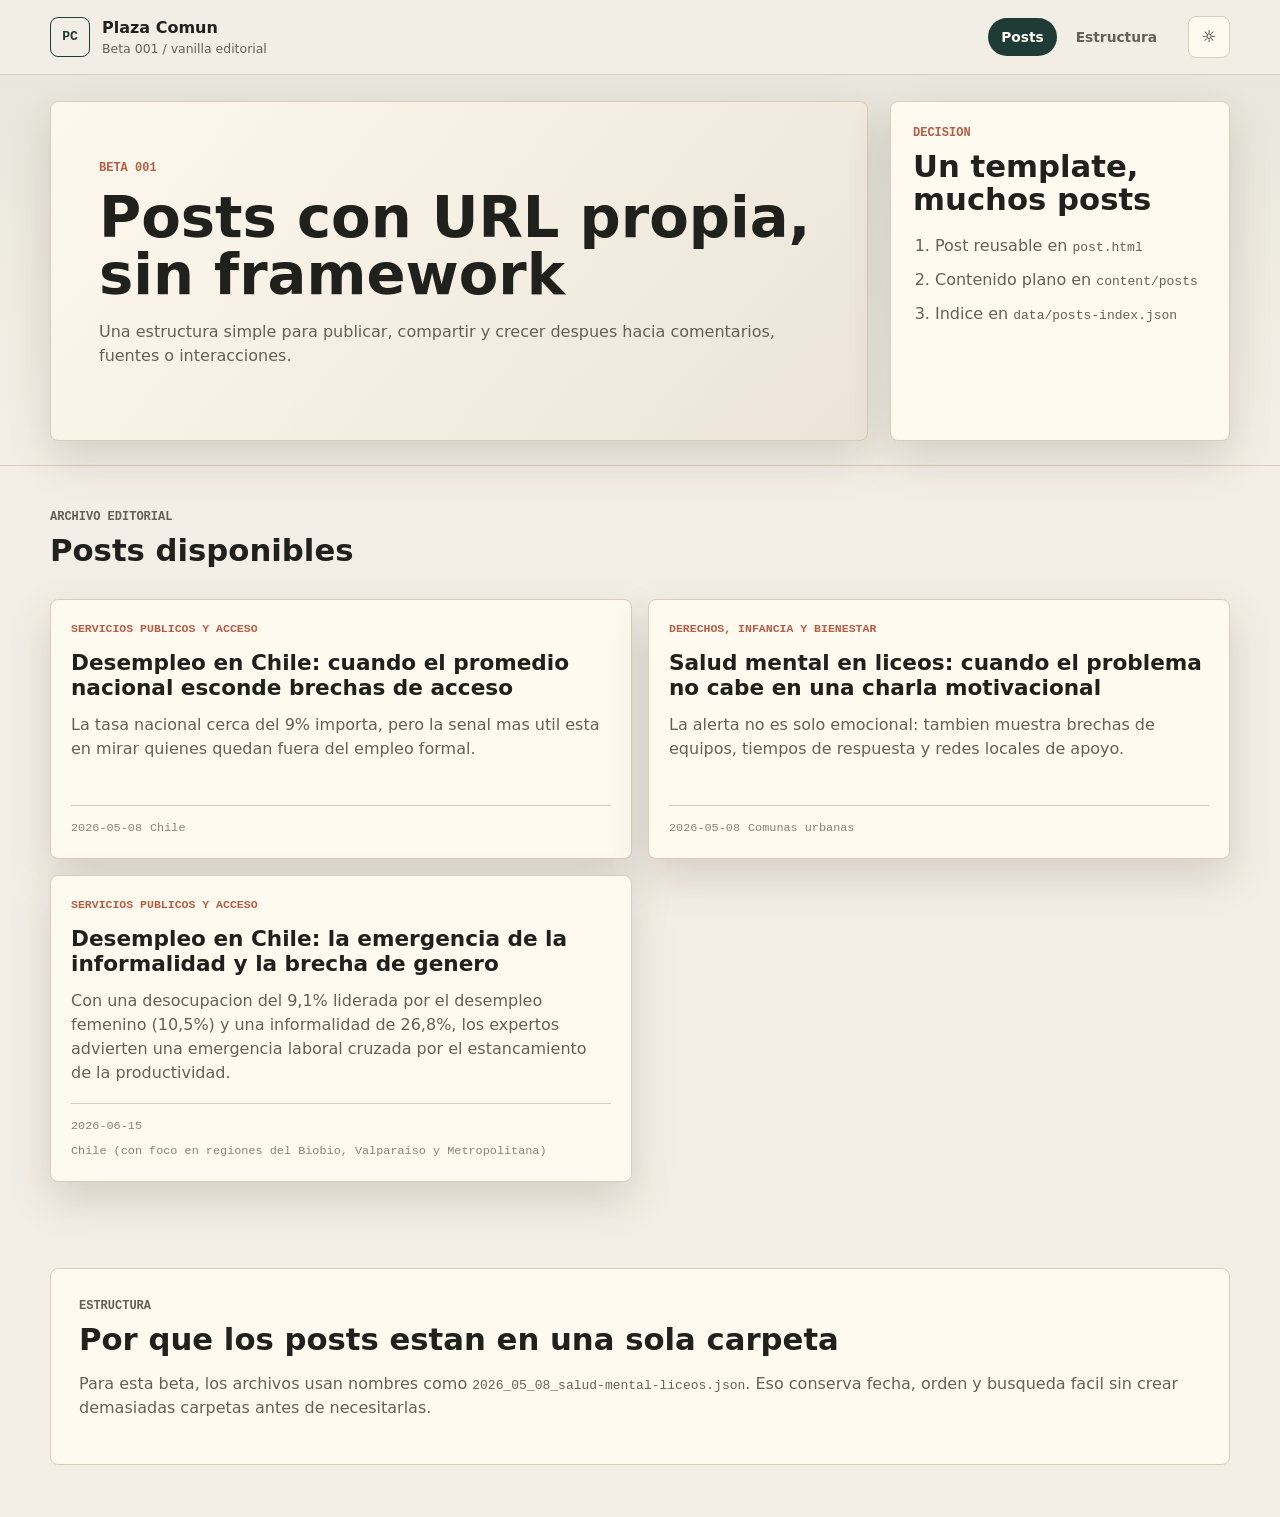
==== index.html @ 0337330c "Add files via upload" ====
<!DOCTYPE html>
<html lang="es">
<head>
    <meta charset="UTF-8">
    <meta name="viewport" content="width=device-width, initial-scale=1.0">
    <meta name="description" content="Plaza Comun beta 001: posts territoriales en estructura vanilla escalable.">
    <title>Plaza Comun beta 001</title>
    <link rel="stylesheet" href="assets/css/styles.css">
    <script src="assets/js/app.js" defer></script>
</head>
<body>
    <header class="site-header">
        <div class="shell header-layout">
            <a href="index.html" class="brand" aria-label="Plaza Comun beta 001">
                <span class="brand-mark">PC</span>
                <span class="brand-copy">
                    <span class="brand-name">Plaza Comun</span>
                    <span class="brand-tagline">Beta 001 / vanilla editorial</span>
                </span>
            </a>
            <nav class="main-nav" aria-label="Secciones">
                <a href="#posts" class="nav-link is-active">Posts</a>
                <a href="#estructura" class="nav-link">Estructura</a>
            </nav>
            <button class="theme-toggle" type="button" id="themeToggle" aria-label="Cambiar modo claro u oscuro">
                <span aria-hidden="true" id="themeIcon">☾</span>
            </button>
        </div>
    </header>

    <main>
        <section class="hero-section" id="posts">
            <div class="shell hero-layout">
                <article class="daily-briefing">
                    <p class="eyebrow">Beta 001</p>
                    <h1>Posts con URL propia, sin framework</h1>
                    <p class="briefing-dek">Una estructura simple para publicar, compartir y crecer despues hacia comentarios, fuentes o interacciones.</p>
                </article>
                <aside class="method-panel" aria-label="Decision tecnica">
                    <p class="eyebrow">Decision</p>
                    <h2>Un template, muchos posts</h2>
                    <ol>
                        <li>Post reusable en <code>post.html</code></li>
                        <li>Contenido plano en <code>content/posts</code></li>
                        <li>Indice en <code>data/posts-index.json</code></li>
                    </ol>
                </aside>
            </div>
        </section>

        <section class="briefings-section shell" aria-labelledby="postsTitle">
            <div class="section-heading inline-heading">
                <div>
                    <p class="eyebrow">Archivo editorial</p>
                    <h2 id="postsTitle">Posts disponibles</h2>
                </div>
            </div>
            <div class="briefing-grid" id="postsGrid" aria-live="polite"></div>
            <p class="empty-state" id="emptyState" hidden>No hay posts publicados.</p>
        </section>

        <section class="about-section shell" id="estructura" aria-labelledby="structureTitle">
            <p class="eyebrow">Estructura</p>
            <h2 id="structureTitle">Por que los posts estan en una sola carpeta</h2>
            <p>Para esta beta, los archivos usan nombres como <code>2026_05_08_salud-mental-liceos.json</code>. Eso conserva fecha, orden y busqueda facil sin crear demasiadas carpetas antes de necesitarlas.</p>
        </section>
    </main>
</body>
</html>
---- assets/css/styles.css ----
:root {
    color-scheme: light;
    --bg: #f4efe6;
    --bg-soft: #ebe3d6;
    --surface: #fffaf0;
    --surface-raised: #ffffff;
    --text: #20201d;
    --muted: #665f55;
    --quiet: #8a8174;
    --line: #d9ccba;
    --ink: #1f3b35;
    --blue: #2f7dd3;
    --clay: #b75d45;
    --green: #43745a;
    --gold: #b8842f;
    --shadow: rgba(49, 39, 28, 0.16);
    --font-main: Inter, ui-sans-serif, system-ui, -apple-system, BlinkMacSystemFont, "Segoe UI", sans-serif;
    --font-mono: "SFMono-Regular", Consolas, "Liberation Mono", monospace;
}

:root[data-theme="dark"] {
    color-scheme: dark;
    --bg: #10110f;
    --bg-soft: #171814;
    --surface: #1d1e19;
    --surface-raised: #25261f;
    --text: #f5efe4;
    --muted: #c5b9a9;
    --quiet: #8e8578;
    --line: #36352e;
    --ink: #a8d8c7;
    --blue: #73a7e8;
    --clay: #df846b;
    --green: #91bf9f;
    --gold: #e4b45f;
    --shadow: rgba(0, 0, 0, 0.38);
}

* {
    box-sizing: border-box;
}

html {
    scroll-behavior: smooth;
}

body {
    margin: 0;
    min-width: 320px;
    background:
        linear-gradient(180deg, rgba(67, 116, 90, 0.08), transparent 440px),
        var(--bg);
    color: var(--text);
    font-family: var(--font-main);
    line-height: 1.5;
}

body.panel-open {
    overflow: hidden;
}

a {
    color: inherit;
    text-decoration: none;
}

button {
    font: inherit;
}

.shell {
    width: min(1180px, calc(100% - 32px));
    margin: 0 auto;
}

.utility-bar {
    border-bottom: 1px solid var(--line);
    background: var(--ink);
    color: var(--surface);
    font-family: var(--font-mono);
    font-size: 0.76rem;
}

:root[data-theme="dark"] .utility-bar {
    color: #10110f;
}

.utility-layout {
    display: flex;
    align-items: center;
    justify-content: space-between;
    gap: 18px;
    min-height: 34px;
}

.utility-items {
    display: flex;
    gap: 16px;
    overflow-x: auto;
    scrollbar-width: none;
    white-space: nowrap;
}

.utility-items::-webkit-scrollbar,
.main-nav::-webkit-scrollbar,
.plaza-rail::-webkit-scrollbar,
.axis-filter::-webkit-scrollbar {
    display: none;
}

.utility-item strong {
    margin-right: 4px;
}

.utility-item em {
    color: color-mix(in srgb, currentColor 72%, transparent);
    font-style: normal;
    margin-left: 4px;
}

.utility-updated {
    color: color-mix(in srgb, currentColor 74%, transparent);
    white-space: nowrap;
}

.site-header {
    position: sticky;
    top: 0;
    z-index: 20;
    border-bottom: 1px solid var(--line);
    background: color-mix(in srgb, var(--bg) 88%, transparent);
    backdrop-filter: blur(18px);
}

.header-layout {
    display: grid;
    grid-template-columns: minmax(220px, 1fr) auto auto;
    align-items: center;
    gap: 18px;
    min-height: 74px;
}

.brand {
    display: inline-flex;
    align-items: center;
    gap: 12px;
    min-width: 0;
}

.brand-mark {
    display: grid;
    place-items: center;
    width: 40px;
    height: 40px;
    border: 1px solid var(--ink);
    border-radius: 8px;
    color: var(--ink);
    font-family: var(--font-mono);
    font-size: 0.82rem;
    font-weight: 800;
}

.brand-copy {
    display: grid;
    min-width: 0;
}

.brand-name {
    font-size: 1rem;
    font-weight: 850;
}

.brand-tagline {
    color: var(--muted);
    font-size: 0.78rem;
    overflow: hidden;
    text-overflow: ellipsis;
    white-space: nowrap;
}

.main-nav {
    display: flex;
    gap: 6px;
    overflow-x: auto;
    scrollbar-width: none;
}

.nav-link,
.filter-chip {
    border: 1px solid transparent;
    border-radius: 999px;
    color: var(--muted);
    font-size: 0.86rem;
    font-weight: 700;
    padding: 8px 12px;
    white-space: nowrap;
}

.nav-link:hover,
.nav-link:focus-visible,
.filter-chip:hover,
.filter-chip:focus-visible {
    border-color: var(--line);
    color: var(--text);
    outline: none;
}

.nav-link.is-active,
.filter-chip.is-active {
    background: var(--ink);
    color: var(--surface);
}

:root[data-theme="dark"] .nav-link.is-active,
:root[data-theme="dark"] .filter-chip.is-active {
    color: #10110f;
}

.theme-toggle,
.icon-button {
    display: grid;
    place-items: center;
    width: 42px;
    height: 42px;
    border: 1px solid var(--line);
    border-radius: 8px;
    background: var(--surface);
    color: var(--text);
    cursor: pointer;
}

.theme-toggle:hover,
.theme-toggle:focus-visible,
.icon-button:hover,
.icon-button:focus-visible {
    border-color: var(--ink);
    outline: none;
}

.hero-section,
.plaza-section,
.cemetery-section {
    border-bottom: 1px solid var(--line);
}

.hero-layout {
    display: grid;
    grid-template-columns: minmax(0, 1fr) 340px;
    gap: 22px;
    padding: 26px 0 24px;
}

.daily-briefing,
.method-panel,
.briefing-card,
.plaza-card,
.expired-card,
.about-section {
    border: 1px solid var(--line);
    border-radius: 8px;
    background: var(--surface);
    box-shadow: 0 18px 44px var(--shadow);
}

.daily-briefing {
    min-height: 340px;
    display: flex;
    flex-direction: column;
    justify-content: flex-end;
    padding: clamp(24px, 5vw, 48px);
    background:
        linear-gradient(135deg, color-mix(in srgb, var(--surface) 92%, transparent), color-mix(in srgb, var(--bg-soft) 92%, transparent)),
        repeating-linear-gradient(90deg, transparent, transparent 34px, color-mix(in srgb, var(--line) 42%, transparent) 35px);
}

.eyebrow {
    margin: 0;
    color: var(--clay);
    font-family: var(--font-mono);
    font-size: 0.75rem;
    font-weight: 800;
    letter-spacing: 0;
    text-transform: uppercase;
}

.daily-briefing h1 {
    max-width: 840px;
    margin: 12px 0 16px;
    font-size: clamp(2.1rem, 4.5vw, 4rem);
    line-height: 1;
    letter-spacing: 0;
}

.briefing-dek,
.section-heading p,
.method-panel li,
.reader-dek,
.reader-block p,
.reader-block ul,
.about-section p,
.cemetery-layout p {
    color: var(--muted);
}

.briefing-dek {
    max-width: 720px;
    margin: 0 0 24px;
    font-size: 1rem;
}

.briefing-meta,
.card-meta,
.plaza-card-meta,
.expired-meta {
    display: flex;
    flex-wrap: wrap;
    gap: 8px;
    color: var(--quiet);
    font-family: var(--font-mono);
    font-size: 0.74rem;
}

.briefing-meta span,
.plaza-card-meta span,
.expired-meta span {
    border: 1px solid var(--line);
    border-radius: 999px;
    padding: 4px 8px;
}

.briefing-actions {
    display: flex;
    flex-wrap: wrap;
    gap: 12px;
    margin-top: 24px;
}

.button,
.source-link,
.ghost-link {
    display: inline-flex;
    align-items: center;
    justify-content: center;
    min-height: 42px;
    border: 1px solid var(--ink);
    border-radius: 8px;
    background: var(--ink);
    color: var(--surface);
    cursor: pointer;
    font-family: var(--font-mono);
    font-size: 0.82rem;
    font-weight: 800;
    padding: 10px 15px;
}

:root[data-theme="dark"] .button,
:root[data-theme="dark"] .source-link,
:root[data-theme="dark"] .ghost-link {
    color: #10110f;
}

.ghost-link {
    background: transparent;
    color: var(--ink);
}

.button:hover,
.button:focus-visible,
.source-link:hover,
.source-link:focus-visible,
.ghost-link:hover,
.ghost-link:focus-visible {
    transform: translateY(-1px);
    outline: none;
}

.method-panel {
    align-self: stretch;
    padding: 22px;
}

.method-panel h2,
.section-heading h2,
.cemetery-layout h2,
.about-section h2 {
    margin: 8px 0 12px;
    font-size: clamp(1.55rem, 2.4vw, 2.25rem);
    line-height: 1.08;
}

.method-panel ol {
    display: grid;
    gap: 10px;
    margin: 18px 0 0;
    padding-left: 22px;
}

.plaza-section,
.briefings-section,
.cemetery-section,
.about-section {
    padding-top: 34px;
    padding-bottom: 42px;
}

.section-heading {
    margin-bottom: 20px;
}

.section-heading p {
    max-width: 740px;
    margin-top: 8px;
}

.inline-heading {
    display: flex;
    align-items: end;
    justify-content: space-between;
    gap: 18px;
}

.axis-filter {
    display: flex;
    gap: 8px;
    max-width: 100%;
    overflow-x: auto;
    scrollbar-width: none;
}

.filter-chip {
    background: var(--surface);
    cursor: pointer;
}

.plaza-rail {
    display: grid;
    grid-auto-columns: minmax(270px, 360px);
    grid-auto-flow: column;
    gap: 14px;
    overflow-x: auto;
    padding-bottom: 6px;
    scroll-snap-type: x proximity;
    scrollbar-width: none;
}

.plaza-card {
    min-height: 220px;
    display: flex;
    flex-direction: column;
    justify-content: space-between;
    padding: 18px;
    scroll-snap-align: start;
}

.plaza-card.is-ghost {
    border-style: dashed;
}

.plaza-card.is-identified {
    border-color: color-mix(in srgb, var(--blue) 54%, var(--line));
}

.plaza-card.is-question {
    border-color: color-mix(in srgb, var(--gold) 60%, var(--line));
}

.plaza-card.is-signal {
    border-color: color-mix(in srgb, var(--green) 60%, var(--line));
}

.plaza-card-top {
    display: flex;
    justify-content: space-between;
    gap: 12px;
    color: var(--quiet);
    font-family: var(--font-mono);
    font-size: 0.76rem;
}

.plaza-card-top strong {
    display: inline-flex;
    align-items: center;
    gap: 7px;
    color: var(--text);
}

.badge-dot {
    width: 10px;
    height: 10px;
    border-radius: 999px;
    background: var(--badge-color);
}

.plaza-card p {
    margin: 18px 0;
    font-size: 1.05rem;
    font-weight: 700;
}

.briefing-grid {
    display: grid;
    grid-template-columns: repeat(2, minmax(0, 1fr));
    gap: 16px;
}

.briefing-card {
    min-height: 260px;
    display: flex;
    flex-direction: column;
    padding: 20px;
    cursor: pointer;
    transition: border-color 160ms ease, transform 160ms ease, background 160ms ease;
}

.briefing-card:hover,
.briefing-card:focus-visible {
    border-color: var(--ink);
    background: var(--surface-raised);
    outline: none;
    transform: translateY(-3px);
}

.card-axis {
    margin: 0 0 14px;
    color: var(--clay);
    font-family: var(--font-mono);
    font-size: 0.72rem;
    font-weight: 800;
    text-transform: uppercase;
}

.briefing-card h3 {
    margin: 0 0 12px;
    font-size: 1.35rem;
    line-height: 1.14;
}

.briefing-card > p:not(.card-axis) {
    color: var(--muted);
    margin: 0 0 18px;
}

.card-meta {
    margin-top: auto;
    border-top: 1px solid var(--line);
    padding-top: 14px;
}

.cemetery-layout {
    display: grid;
    grid-template-columns: minmax(0, 0.85fr) minmax(320px, 1fr);
    gap: 26px;
    align-items: start;
}

.expired-list {
    display: grid;
    gap: 12px;
}

.expired-card {
    padding: 18px;
    opacity: 0.74;
}

.expired-card p {
    margin: 0 0 14px;
    color: var(--muted);
}

.about-section {
    margin-top: 44px;
    margin-bottom: 52px;
    padding: 28px;
    box-shadow: none;
}

.empty-state,
.noscript-warning {
    border: 1px solid var(--line);
    border-radius: 8px;
    background: var(--surface);
    color: var(--muted);
    padding: 24px;
}

.panel-backdrop {
    position: fixed;
    inset: 0;
    z-index: 40;
    background: rgba(0, 0, 0, 0.56);
}

.reader-panel {
    position: fixed;
    top: 0;
    right: 0;
    z-index: 50;
    width: min(620px, 100%);
    height: 100dvh;
    border-left: 1px solid var(--line);
    background: var(--surface);
    box-shadow: -24px 0 60px var(--shadow);
    transform: translateX(100%);
    transition: transform 220ms ease;
}

.reader-panel.is-open {
    transform: translateX(0);
}

.reader-scroll {
    height: 100%;
    overflow-y: auto;
    padding: 74px clamp(22px, 5vw, 42px) 42px;
}

.close-panel {
    position: absolute;
    top: 18px;
    right: 18px;
}

.reader-panel h2 {
    margin: 12px 0 14px;
    font-size: clamp(1.9rem, 4vw, 3rem);
    line-height: 1.02;
}

.reader-dek {
    font-size: 1.06rem;
    margin: 0 0 24px;
}

.reader-facts {
    display: grid;
    grid-template-columns: repeat(3, minmax(0, 1fr));
    gap: 10px;
    margin: 0 0 30px;
}

.reader-facts div {
    border: 1px solid var(--line);
    border-radius: 8px;
    padding: 12px;
}

.reader-facts dt {
    color: var(--quiet);
    font-family: var(--font-mono);
    font-size: 0.68rem;
    margin-bottom: 7px;
    text-transform: uppercase;
}

.reader-facts dd {
    margin: 0;
    font-weight: 800;
}

.reader-block {
    border-top: 1px solid var(--line);
    padding-top: 20px;
    margin-top: 20px;
}

.reader-block h3 {
    margin: 0 0 8px;
    font-size: 1rem;
}

.reader-block p,
.reader-block ul {
    margin: 0;
}

.reader-block ul {
    padding-left: 18px;
}

.reader-block li + li {
    margin-top: 8px;
}

.source-link {
    margin-top: 28px;
}

.site-footer {
    border-top: 1px solid var(--line);
    color: var(--quiet);
    font-size: 0.88rem;
    padding: 24px 0;
}

.footer-layout {
    display: flex;
    justify-content: space-between;
    gap: 18px;
}

.footer-layout p {
    margin: 0;
}

@media (max-width: 920px) {
    .header-layout {
        grid-template-columns: 1fr auto;
        padding: 12px 0;
    }

    .main-nav {
        grid-column: 1 / -1;
        justify-content: flex-start;
    }

    .hero-layout,
    .cemetery-layout {
        grid-template-columns: 1fr;
    }

    .inline-heading {
        align-items: flex-start;
        flex-direction: column;
    }

    .axis-filter {
        width: 100%;
    }
}

@media (max-width: 640px) {
    .shell {
        width: min(100% - 24px, 1180px);
    }

    .utility-layout {
        align-items: flex-start;
        flex-direction: column;
        gap: 2px;
        padding: 7px 0;
    }

    .daily-briefing {
        min-height: 390px;
    }

    .daily-briefing h1 {
        font-size: 2rem;
    }

    .briefing-grid,
    .reader-facts {
        grid-template-columns: 1fr;
    }

    .brand-tagline {
        max-width: 210px;
    }

    .reader-panel {
        width: 100%;
    }

    .footer-layout {
        flex-direction: column;
    }
}
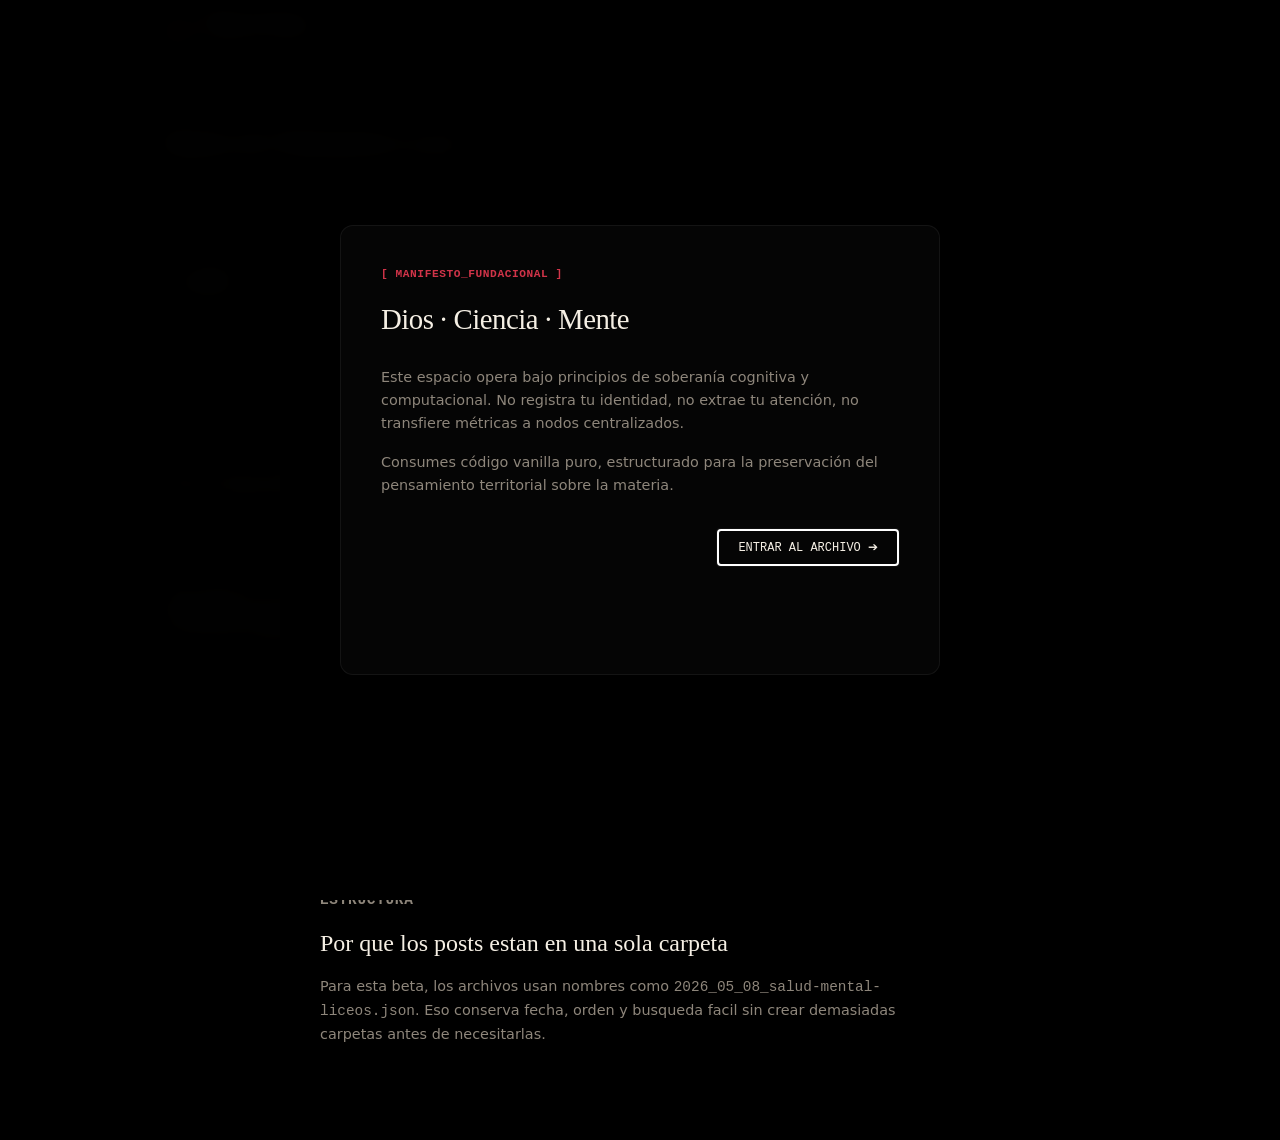
==== commit ee00f679: "Add files via upload" ====
--- a/index.html
+++ b/index.html
@@ -1,5 +1,6 @@
 <!DOCTYPE html>
-<html lang="es">
+<!-- Cambiar esto en index.html y post.html -->
+<html lang="es" data-theme="dark">
 <head>
     <meta charset="UTF-8">
     <meta name="viewport" content="width=device-width, initial-scale=1.0">
@@ -12,41 +13,96 @@
     <header class="site-header">
         <div class="shell header-layout">
             <a href="index.html" class="brand" aria-label="Plaza Comun beta 001">
-                <span class="brand-mark">PC</span>
+                <span class="brand-mark" aria-label="Plaza Común">
+                    <svg
+                        viewBox="0 0 24 24"
+                        fill="none"
+                        xmlns="http://www.w3.org/2000/svg"
+                    >
+                        <rect x="3" y="3" width="18" height="18" rx="3"/>
+                        <path d="M7 9H17"/>
+                        <path d="M7 12H17"/>
+                        <path d="M8 12V16"/>
+                        <path d="M16 12V16"/>
+                    </svg>
+                </span>
                 <span class="brand-copy">
                     <span class="brand-name">Plaza Comun</span>
                     <span class="brand-tagline">Beta 001 / vanilla editorial</span>
                 </span>
             </a>
-            <nav class="main-nav" aria-label="Secciones">
+            
+            <nav class="main-nav" id="mainNav" aria-label="Secciones">
                 <a href="#posts" class="nav-link is-active">Posts</a>
                 <a href="#estructura" class="nav-link">Estructura</a>
             </nav>
-            <button class="theme-toggle" type="button" id="themeToggle" aria-label="Cambiar modo claro u oscuro">
-                <span aria-hidden="true" id="themeIcon">☾</span>
-            </button>
+                
+                <button class="menu-toggle" id="menuToggle" type="button" aria-expanded="false" aria-controls="mainNav" aria-label="Abrir menú de navegación">
+                    <span class="hamburger-line" aria-hidden="true"></span>
+                    <span class="hamburger-line" aria-hidden="true"></span>
+                </button>
+            </div>
         </div>
     </header>
 
     <main>
-        <section class="hero-section" id="posts">
-            <div class="shell hero-layout">
-                <article class="daily-briefing">
-                    <p class="eyebrow">Beta 001</p>
-                    <h1>Posts con URL propia, sin framework</h1>
-                    <p class="briefing-dek">Una estructura simple para publicar, compartir y crecer despues hacia comentarios, fuentes o interacciones.</p>
-                </article>
-                <aside class="method-panel" aria-label="Decision tecnica">
-                    <p class="eyebrow">Decision</p>
-                    <h2>Un template, muchos posts</h2>
-                    <ol>
-                        <li>Post reusable en <code>post.html</code></li>
-                        <li>Contenido plano en <code>content/posts</code></li>
-                        <li>Indice en <code>data/posts-index.json</code></li>
-                    </ol>
-                </aside>
+        <dialog class="portal-gate" id="portalGate">
+            <div class="portal-content">
+                <p class="eyebrow">[ MANIFESTO_FUNDACIONAL ]</p>
+                <h2 class="portal-title">Dios · Ciencia · Mente</h2>
+                <div class="portal-body">
+                    <p>Este espacio opera bajo principios de soberanía cognitiva y computacional. No registra tu identidad, no extrae tu atención, no transfiere métricas a nodos centralizados.</p>
+                    <p>Consumes código vanilla puro, estructurado para la preservación del pensamiento territorial sobre la materia.</p>
+                </div>
+                <form method="dialog" class="portal-actions">
+                    <button class="portal-btn" id="acceptManifesto">ENTRAR AL ARCHIVO ➔</button>
+                </form>
             </div>
-        </section>
+            </dialog>
+
+<section class="telemetry-hero shell" id="telemetrySection">
+    
+    <div class="telemetry-content" id="telemetryContent">
+        <div class="telemetry-header">
+            <p class="eyebrow">Instrumental de Control</p>
+            <h1 class="hero-title">Matriz de Telemetría Local</h1>
+        </div>
+
+        <div class="telemetry-selector">
+            <label class="control-label">
+                <input type="checkbox" data-metric="dom" id="chk-dom" checked> <span class="indicator"></span> [ COMPLEJIDAD_DOM ]
+            </label>
+            <label class="control-label">
+                <input type="checkbox" data-metric="unix" id="chk-unix" checked> <span class="indicator"></span> [ UNIX_TIME ]
+            </label>
+            <label class="control-label">
+                <input type="checkbox" data-metric="cobre" id="chk-cobre" checked> <span class="indicator"></span> [ MATERIA_COBRE ]
+            </label>
+        </div>
+
+        <div class="telemetry-grid">
+            <div class="telemetry-card" id="card-dom">
+                <span class="card-tag">DOM.NODES</span>
+                <div class="card-value">142 <span class="unit">nodos</span></div>
+                <p class="card-desc">Pureza estructural del lienzo actual.</p>
+            </div>
+            <div class="telemetry-card" id="card-unix">
+                <span class="card-tag">UNIX.EPOCH</span>
+                <div class="card-value">1776348920</div>
+                <p class="card-desc">Coordenada temporal lineal absoluta.</p>
+            </div>
+            <div class="telemetry-card" id="card-cobre">
+                <span class="card-tag">CU.SPOT</span>
+                <div class="card-value">4.32 <span class="unit">USD/lb</span></div>
+                <p class="card-desc">Densidad económica de la materia prima local.</p>
+            </div>
+        </div>
+    </div>
+
+    <button id="toggleTelemetryBtn" class="telemetry-tab-trigger" aria-label="Alternar panel de telemetría">
+        <span class="tab-icon">▲</span> <span class="tab-text">TELEMETRÍA</span>
+    </button>
+</section>
 
         <section class="briefings-section shell" aria-labelledby="postsTitle">
             <div class="section-heading inline-heading">
@@ -65,5 +121,41 @@
             <p>Para esta beta, los archivos usan nombres como <code>2026_05_08_salud-mental-liceos.json</code>. Eso conserva fecha, orden y busqueda facil sin crear demasiadas carpetas antes de necesitarlas.</p>
         </section>
     </main>
+
+    <footer class="sys-telemetry" aria-label="Control del sistema">
+        <div class="shell telemetry-layout">
+            <div class="sys-status">
+                <span class="status-indicator"></span>
+                <span class="mono-text">SYS_STATUS: READY // CORE: VANILLA</span>
+            </div>
+            
+            <div class="sys-controls">
+                <div class="settings-root">
+                    <button class="settings-toggle-btn" id="settingsToggle" aria-label="Configurar acento cromático">
+                        <svg 
+                            class="icon-settings" 
+                            viewBox="0 0 24 24" 
+                            fill="none" 
+                            stroke="currentColor" 
+                            stroke-width="1.5" 
+                            stroke-linecap="round" 
+                            stroke-linejoin="round"
+                            aria-hidden="true"
+                        >
+                            <circle cx="12" cy="12" r="3"></circle>
+                            <path d="M19.4 15a1.65 1.65 0 0 0 .33 1.82l.06.06a2 2 0 1 1-2.83 2.83l-.06-.06a1.65 1.65 0 0 0-1.82-.33 1.65 1.65 0 0 0-1 1.51V21a2 2 0 0 1-4 0v-.09A1.65 1.65 0 0 0 9 19.4a1.65 1.65 0 0 0-1.82.33l-.06.06a2 2 0 1 1-2.83-2.83l.06-.06a1.65 1.65 0 0 0 .33-1.82 1.65 1.65 0 0 0-1.51-1H3a2 2 0 0 1 0-4h.09A1.65 1.65 0 0 0 4.6 9a1.65 1.65 0 0 0-.33-1.82l-.06-.06a2 2 0 1 1 2.83-2.83l.06.06a1.65 1.65 0 0 0 1.82.33H9a1.65 1.65 0 0 0 1-1.51V3a2 2 0 0 1 4 0v.09a1.65 1.65 0 0 0 1 1.51 1.65 1.65 0 0 0 1.82-.33l.06-.06a2 2 0 1 1 2.83 2.83l-.06.06a1.65 1.65 0 0 0-.33 1.82V9a1.65 1.65 0 0 0 1.51 1H21a2 2 0 0 1 0 4h-.09a1.65 1.65 0 0 0-1.51 1z"></path>
+                        </svg>
+                        <span class="btn-text">[ CONFIG_ACCENT ]</span>
+                    </button>
+                    <div class="settings-submenu" id="colorSubmenu" data-state="closed">
+                        <button class="accent-dot" data-accent="sangre" aria-label="Acento Sangre"></button>
+                        <button class="accent-dot" data-accent="cobre" aria-label="Acento Cobre"></button>
+                        <button class="accent-dot" data-accent="tierra" aria-label="Acento Tierra"></button>
+                        <button class="accent-dot" data-accent="mostaza" aria-label="Acento Mostaza"></button>
+                    </div>
+                </div>
+            </div>
+        </div>
+    </footer>
 </body>
-</html>
+</html>
--- a/assets/css/styles.css
+++ b/assets/css/styles.css
@@ -1,62 +1,85 @@
+/* ==========================================================================
+   1. TOKENS DE DISEÑO SOBERANO (NEGRO ABSOLUTO OLED)
+   ========================================================================== */
 :root {
-    color-scheme: light;
-    --bg: #f4efe6;
-    --bg-soft: #ebe3d6;
-    --surface: #fffaf0;
-    --surface-raised: #ffffff;
-    --text: #20201d;
-    --muted: #665f55;
-    --quiet: #8a8174;
-    --line: #d9ccba;
-    --ink: #1f3b35;
-    --blue: #2f7dd3;
-    --clay: #b75d45;
-    --green: #43745a;
-    --gold: #b8842f;
-    --shadow: rgba(49, 39, 28, 0.16);
-    --font-main: Inter, ui-sans-serif, system-ui, -apple-system, BlinkMacSystemFont, "Segoe UI", sans-serif;
-    --font-mono: "SFMono-Regular", Consolas, "Liberation Mono", monospace;
-}
-
-:root[data-theme="dark"] {
     color-scheme: dark;
-    --bg: #10110f;
-    --bg-soft: #171814;
-    --surface: #1d1e19;
-    --surface-raised: #25261f;
+    --bg: #000000;
     --text: #f5efe4;
-    --muted: #c5b9a9;
-    --quiet: #8e8578;
-    --line: #36352e;
-    --ink: #a8d8c7;
-    --blue: #73a7e8;
-    --clay: #df846b;
-    --green: #91bf9f;
-    --gold: #e4b45f;
-    --shadow: rgba(0, 0, 0, 0.38);
-}
-
+    --muted: #8e867b;
+    --quiet: rgba(255, 255, 255, 0.25);
+    --line: rgba(255, 255, 255, 0.06);
+    
+    /* Tipografías Editoriales */
+    --font-main: system-ui, -apple-system, BlinkMacSystemFont, "Segoe UI", Roboto, sans-serif;
+    --font-serif: Georgia, Cambria, "Times New Roman", Times, serif;
+    --font-mono: ui-monospace, SFMono-Regular, Menlo, Monaco, Consolas, monospace;
+}
+
+/* Matriz de Acentos Cromáticos Sutiles */
+:root[data-accent="cobre"]   { --acento: #4FA89B; --acento-contrast: #000000; }
+:root[data-accent="sangre"]  { --acento: #D13449; --acento-contrast: #ffffff; }
+:root[data-accent="tierra"]  { --acento: #4F9462; --acento-contrast: #000000; }
+:root[data-accent="mostaza"] { --acento: #BD8622; --acento-contrast: #000000; }
+
+/* ==========================================================================
+   2. REGLAS BASE Y ALINEACIÓN AXIAL
+   ========================================================================== */
 * {
     box-sizing: border-box;
+    margin: 0;
+    padding: 0;
 }
 
 html {
     scroll-behavior: smooth;
+    background-color: var(--bg);
 }
 
 body {
-    margin: 0;
-    min-width: 320px;
-    background:
-        linear-gradient(180deg, rgba(67, 116, 90, 0.08), transparent 440px),
-        var(--bg);
+    background: var(--bg);
     color: var(--text);
     font-family: var(--font-main);
-    line-height: 1.5;
-}
-
-body.panel-open {
+    line-height: 1.6;
+    -webkit-font-smoothing: antialiased;
+    padding-bottom: 48px; /* Margen de seguridad para no tapar contenido con la barra fija */
+}
+
+/* --- BLOQUEO DE SCROLL NATIVO --- */
+/* 1. Bloqueo del eje vertical */
+body:has(dialog[open]) {
     overflow: hidden;
+}
+
+/* 2. TRUCO DE SIMULACIÓN DE BACKDROP (Para pruebas sin JavaScript)
+   Inyectamos una capa absoluta sobre todo el viewport acoplada al body */
+body:has(dialog[open])::after {
+    content: "";
+    position: fixed;
+    top: 0;
+    left: 0;
+    width: 100vw;
+    height: 100vh;
+    
+    /* CONTROL DE OPACIDAD ABSOLUTA: 
+       Aumentamos a 0.95 (95% negro) para extinguir casi por completo el contenido trasero */
+    background: rgba(0, 0, 0, 0.699) !important; 
+    
+    /* Difuminado de hardware */
+    backdrop-filter: blur(12px) !important; 
+    -webkit-backdrop-filter: blur(12px);
+    
+    z-index: 99998 !important; /* Se posiciona inmediatamente debajo del dialog (z-index: 100) */
+}
+
+.shell {
+    width: min(960px, calc(100% - 48px));
+    margin: 0 auto;
+}
+
+h1, h2, h3, h4 {
+    font-family: var(--font-serif);
+    font-weight: normal;
+    color: var(--text);
 }
 
 a {
@@ -64,705 +87,736 @@
     text-decoration: none;
 }
 
-button {
-    font: inherit;
-}
-
-.shell {
-    width: min(1180px, calc(100% - 32px));
-    margin: 0 auto;
-}
-
-.utility-bar {
-    border-bottom: 1px solid var(--line);
-    background: var(--ink);
-    color: var(--surface);
-    font-family: var(--font-mono);
-    font-size: 0.76rem;
-}
-
-:root[data-theme="dark"] .utility-bar {
-    color: #10110f;
-}
-
-.utility-layout {
-    display: flex;
-    align-items: center;
-    justify-content: space-between;
-    gap: 18px;
-    min-height: 34px;
-}
-
-.utility-items {
-    display: flex;
-    gap: 16px;
-    overflow-x: auto;
-    scrollbar-width: none;
-    white-space: nowrap;
-}
-
-.utility-items::-webkit-scrollbar,
-.main-nav::-webkit-scrollbar,
-.plaza-rail::-webkit-scrollbar,
-.axis-filter::-webkit-scrollbar {
-    display: none;
-}
-
-.utility-item strong {
-    margin-right: 4px;
-}
-
-.utility-item em {
-    color: color-mix(in srgb, currentColor 72%, transparent);
-    font-style: normal;
-    margin-left: 4px;
-}
-
-.utility-updated {
-    color: color-mix(in srgb, currentColor 74%, transparent);
-    white-space: nowrap;
-}
-
+/* ==========================================================================
+   3. CABECERA DEL SITIO (SITE HEADER)
+   ========================================================================== */
 .site-header {
     position: sticky;
     top: 0;
-    z-index: 20;
+    z-index: 100;
+    background: var(--bg);
     border-bottom: 1px solid var(--line);
-    background: color-mix(in srgb, var(--bg) 88%, transparent);
-    backdrop-filter: blur(18px);
 }
 
 .header-layout {
     display: grid;
-    grid-template-columns: minmax(220px, 1fr) auto auto;
+    grid-template-columns: auto 1fr auto;
     align-items: center;
-    gap: 18px;
-    min-height: 74px;
+    gap: 32px;
+    min-height: 64px;
 }
 
 .brand {
+    display: flex;
+    align-items: center;
+    gap: 12px;
+}
+
+.brand-mark svg {
+    width: 32px;
+    height: 32px;
+    display: block;
+    stroke: var(--acento);
+    stroke-width: 1.5px;
+}
+
+.brand-copy {
+    display: flex;
+    flex-direction: column;
+}
+
+.brand-name {
+    font-size: 0.95rem;
+    font-weight: 700;
+    letter-spacing: -0.01em;
+}
+
+.brand-tagline {
+    color: var(--muted);
+    font-size: 0.72rem;
+    font-family: var(--font-mono);
+}
+
+.main-nav {
+    display: flex;
+    gap: 8px;
+    justify-content: flex-end;
+    padding-right: 16px;
+}
+
+.nav-link {
+    font-size: 0.8rem;
+    font-weight: 600;
+    color: var(--muted);
+    padding: 6px 12px;
+    border-radius: 4px;
+    transition: color 140ms ease;
+}
+
+.nav-link:hover { color: var(--text); }
+.nav-link.is-active { color: var(--acento); font-weight: 700; }
+
+.controls-group { display: flex; align-items: center; }
+
+/* ==========================================================================
+   4. HERO PLANO Y CONTROLADO
+   ========================================================================== */
+.hero-section {
+    border-bottom: 1px solid var(--line);
+    padding: 48px 0 40px; 
+}
+
+.hero-layout {
+    display: flex;
+    flex-direction: column;
+    gap: 32px;
+}
+
+.daily-briefing {
+    background: transparent !important;
+    padding: 0 !important;
+    min-height: auto !important;
+    border: none !important;
+    max-width: 760px;
+}
+
+.eyebrow {
+    color: var(--acento);
+    font-family: var(--font-mono);
+    font-size: 0.7rem;
+    font-weight: 700;
+    letter-spacing: 0.05em;
+    text-transform: uppercase;
+    margin-bottom: 12px;
+}
+
+.daily-briefing h1 {
+    font-size: 2.4rem;
+    line-height: 1.15;
+    margin-bottom: 16px;
+    letter-spacing: -0.02em;
+}
+
+.briefing-dek {
+    color: var(--muted);
+    font-size: 0.98rem;
+    line-height: 1.6;
+    margin-bottom: 20px;
+}
+
+.briefing-meta {
+    display: flex;
+    gap: 8px;
+    font-family: var(--font-mono);
+    font-size: 0.7rem;
+}
+
+.briefing-meta span {
+    border: 1px solid var(--line);
+    padding: 2px 8px;
+    border-radius: 3px;
+    color: var(--muted);
+}
+
+.method-panel {
+    background: transparent !important;
+    border: none !important;
+    box-shadow: none !important;
+    padding: 20px 0 0 0 !important;
+    border-top: 1px dashed var(--line) !important;
+    max-width: 500px;
+}
+
+.method-panel h2 {
+    font-size: 1rem;
+    font-family: var(--font-main);
+    font-weight: 600;
+    color: var(--muted);
+    margin-bottom: 8px;
+}
+
+.method-panel ol {
+    list-style: none;
+    font-family: var(--font-mono);
+    font-size: 0.72rem;
+    color: var(--quiet);
+    background: transparent !important;
+}
+
+.method-panel ol li {
+    background: transparent !important;
+    margin-bottom: 4px;
+    display: flex;
+    gap: 8px;
+}
+
+.method-panel ol li::before {
+    content: "0" counter(my-counter) ".";
+    counter-increment: my-counter;
+    color: var(--acento);
+    font-weight: 700;
+}
+.method-panel ol { counter-reset: my-counter; }
+
+/* ==========================================================================
+   5. ARCHIVO EDITORIAL SIMÉTRICO (CORREGIDO)
+   ========================================================================== */
+.briefings-section {
+    padding: 48px 0;
+    border-bottom: 1px solid var(--line);
+}
+
+.section-heading { margin-bottom: 32px; }
+.section-heading h2 { font-size: 1.5rem; margin-top: 4px; }
+
+.briefing-grid {
+    display: grid;
+    grid-template-columns: repeat(2, 1fr);
+    gap: 32px;
+}
+
+.briefing-card {
+    background: transparent !important;
+    border: none !important;
+    border-top: 1px solid var(--line) !important;
+    padding: 20px 12px 12px 12px !important; /* Cojín interno para el resalte */
+    display: flex;
+    flex-direction: column;
+    position: relative; /* Anclaje para la expansión del enlace */
+    transition: background-color 180ms ease, border-top-color 180ms ease;
+    cursor: pointer;
+    margin: 0 -12px; /* Alineación axial exacta */
+}
+
+/* ESTADO DE RESALTE: Forzamos la mutación rompiendo la inmutabilidad base */
+.briefing-card:hover {
+    background-color: rgba(255, 255, 255, 0.02) !important;
+    border-top-color: var(--acento) !important;
+}
+
+.briefing-card h3 { font-size: 1.25rem; line-height: 1.2; margin: 8px 0; }
+.briefing-card h3 a:hover { color: var(--acento); }
+
+/* Corregimos el contraste del texto para que no sea estático */
+.briefing-card p:not(.card-axis) { 
+    color: var(--muted); 
+    font-size: 0.88rem; 
+    line-height: 1.5; 
+    margin-bottom: 16px; 
+    transition: color 180ms ease;
+}
+
+.briefing-card:hover p:not(.card-axis) {
+    color: var(--text); /* El texto se ilumina sutilmente al entrar en la tarjeta */
+}
+
+/* EL TRUCO MAESTRO: Expansión absoluta de la superficie interactiva */
+.briefing-card h3 a::after {
+    content: "";
+    position: absolute;
+    top: 0;
+    left: 0;
+    right: 0;
+    bottom: 0;
+    z-index: 1; /* Cubre el lienzo de la tarjeta por completo */
+}
+
+.card-meta {
+    margin-top: auto;
+    display: flex;
+    gap: 12px;
+    font-family: var(--font-mono);
+    font-size: 0.7rem;
+    color: var(--quiet);
+    border: none !important;
+    padding: 0;
+}
+
+/* ==========================================================================
+   6. SECCIÓN ACERCA DE / INTERNAS
+   ========================================================================== */
+.about-section {
+    padding: 48px 0;
+    border: none !important;
+    max-width: 640px;
+}
+.about-section h2 { font-size: 1.5rem; margin: 6px 0 12px; }
+.about-section p { color: var(--muted); font-size: 0.9rem; }
+
+.empty-state {
+    border: 1px solid var(--line);
+    color: var(--muted);
+    padding: 24px;
+    font-family: var(--font-mono);
+    font-size: 0.85rem;
+}
+
+/* ==========================================================================
+   7. RESPONSIVE DESIGN & ANIMACIÓN EN EQUIS (X) MATEMÁTICA
+   ========================================================================== */
+@media (max-width: 920px) {
+    .menu-toggle {
+        display: flex;
+        position: relative;
+        width: 36px;
+        height: 36px;
+        background: transparent;
+        border: 1px solid var(--line);
+        border-radius: 4px;
+        cursor: pointer;
+        align-items: center;
+        justify-content: center;
+    }
+
+    .hamburger-line {
+        position: absolute;
+        width: 16px;
+        height: 1px;
+        background-color: var(--text);
+        transition: transform 180ms cubic-bezier(0.4, 0, 0.2, 1);
+    }
+
+    .hamburger-line:nth-child(1) { transform: translateY(-3px); }
+    .hamburger-line:nth-child(2) { transform: translateY(3px); }
+
+    .menu-toggle[aria-expanded="true"] .hamburger-line:nth-child(1) {
+        transform: translateY(0) rotate(45deg);
+    }
+    .menu-toggle[aria-expanded="true"] .hamburger-line:nth-child(2) {
+        transform: translateY(0) rotate(-45deg);
+    }
+
+    .header-layout { grid-template-columns: 1fr auto; }
+    
+    .main-nav {
+        position: absolute;
+        top: 100%;
+        left: 0;
+        width: 100%;
+        height: calc(100vh - 74px);
+        background: #000000;
+
+        flex-direction: column;
+        flex-direction: column;
+        align-items: flex-end;    /* Cambiado de flex-start a flex-end para empujar los bloques a la derecha */
+        text-align: right;        /* Asegura que el texto interno de los links se justifique a la derecha */
+        
+        padding: 24px;
+        gap: 12px;
+
+        opacity: 0;
+        transform: translateY(-10px);
+        pointer-events: none;
+        transition: opacity 150ms ease, transform 150ms ease;
+        border-bottom: 1px solid var(--line);
+    }
+    
+    .menu-toggle[aria-expanded="true"] ~ .main-nav,
+    .main-nav.is-open {
+        opacity: 1;
+        transform: translateY(0);
+        pointer-events: auto;
+    }
+
+    /* Si tus enlaces tienen subtextos o iconos internos, esto asegura que todo el contenedor se estructure simétricamente */
+    .nav-link {
+        text-align: right;
+        width: 100%;
+    }
+}
+
+/* Blindaje absoluto contra filtraciones visuales y elementos vacíos */
+[hidden], .menu-toggle { 
+    display: none !important; 
+}
+
+@media (max-width: 920px) {
+    .menu-toggle { 
+        display: flex !important; 
+    }
+}
+
+/* ==========================================================================
+   8. SISTEMA DE TELEMETRÍA INFERIOR SOBERANO
+   ========================================================================== */
+.sys-telemetry {
+    position: fixed;
+    bottom: 0;
+    left: 0;
+    width: 100%;
+    background: #000000;
+    border-top: 1px solid var(--line);
+    z-index: 200;
+    font-family: var(--font-mono);
+    font-size: 0.72rem;
+    height: 32px;
+    display: flex;
+    align-items: center;
+}
+
+.telemetry-layout {
+    display: flex;
+    justify-content: space-between;
+    align-items: center;
+}
+
+.sys-status {
+    display: flex;
+    align-items: center;
+    gap: 8px;
+    color: var(--muted);
+}
+
+.status-indicator {
+    width: 6px;
+    height: 6px;
+    background-color: var(--acento);
+    border-radius: 50%;
+    display: inline-block;
+}
+
+.mono-text {
+    letter-spacing: 0.02em;
+}
+
+.settings-root {
+    position: relative;
+    display: flex;
+    align-items: center;
+}
+
+.settings-menu-btn {
+    background: transparent;
+    border: none;
+    color: var(--muted);
+    font-family: var(--font-mono);
+    font-size: 0.72rem;
+    cursor: pointer;
+    padding: 0 4px;
+    transition: color 140ms ease;
+}
+
+.settings-menu-btn:hover {
+    color: var(--text);
+}
+
+.settings-submenu {
+    position: absolute;
+    bottom: calc(100% + 8px);
+    right: 0;
+    background: #0a0a0a;
+    border: 1px solid var(--line);
+    padding: 6px 8px;
+    border-radius: 4px;
+    gap: 8px;
+    
+    /* Control de renderizado por estado puro */
+    display: none; 
+    visibility: hidden;
+    opacity: 0;
+    transform: translateY(4px);
+    transition: opacity 140ms ease, transform 140ms ease;
+}
+
+.settings-submenu[data-state="open"] {
+    display: flex;
+    visibility: visible;
+    opacity: 1;
+    transform: translateY(0);
+}
+
+/* ==========================================================================
+   INTERRUPTOR DE TELEMETRÍA (CON ICONO VECTORIAL)
+   ========================================================================== */
+.settings-toggle-btn {
+    background: transparent;
+    border: none;
+    color: var(--muted);
+    font-family: var(--font-mono);
+    font-size: 0.75rem;
+    cursor: pointer;
+    padding: 6px 8px;
+    transition: color 150ms ease;
+
+    /* COMPOSICIÓN AXIAL: Centrado perfecto del vector y el texto */
     display: inline-flex;
     align-items: center;
-    gap: 12px;
-    min-width: 0;
-}
-
-.brand-mark {
+    gap: 6px; /* Separación matemática entre el icono y el corchete */
+}
+
+/* Modificador dinámico heredado del ecosistema de la plaza */
+.settings-toggle-btn:hover {
+    color: var(--acento);
+}
+
+/* Restricción dimensional estricta para el SVG */
+.icon-settings {
+    width: 14px;  /* Proporción áurea respecto al tamaño de la fuente mono */
+    height: 14px;
+    transition: transform 300ms cubic-bezier(0.4, 0, 0.2, 1);
+}
+
+/* Micro-animación cinética: El engranaje rota levemente al posar el cursor */
+.settings-toggle-btn:hover .icon-settings {
+    transform: rotate(45deg);
+}
+
+.accent-dot {
+    width: 12px;
+    height: 12px;
+    border-radius: 50%;
+    border: 1px solid rgba(255, 255, 255, 0.2);
+    cursor: pointer;
+    padding: 0;
+    transition: transform 100ms ease;
+}
+.accent-dot:hover { border-color: var(--text); transform: scale(1.1); }
+.accent-dot.is-active { border-color: var(--text); transform: scale(1.15); }
+.accent-dot[data-accent="cobre"]   { background: #4FA89B; }
+.accent-dot[data-accent="sangre"]  { background: #D13449; }
+.accent-dot[data-accent="tierra"]  { background: #4F9462; }
+.accent-dot[data-accent="mostaza"] { background: #BD8622; }
+
+/* ==========================================================================
+   9. PORTAL SOBERANO & TELEMETRÍA
+   ========================================================================== */
+
+/* Portal Modal Estricto */
+.portal-gate {
+    background: #050505 !important;
+    color: var(--text);
+    border: 1px solid var(--line);
+    padding: 40px;
+
+    border-radius: 13px;
+
+    width: 90%;
+    max-width: 600px;
+    height: auto;
+    max-height: 85vh;
+    overflow-y: auto;
+    box-shadow: 0 20px 50px rgba(0,0,0,0.9);
+
+    position: fixed;
+    top: 50%;
+    left: 50%;
+    transform: translate(-50%, -50%);
+    z-index: 99999;
+}
+
+/* --- DIFUMINADO DEL ENTORNO (BACKDROP) --- */
+.portal-gate::backdrop {
+    background: rgba(0, 0, 0, 0.867) !important; /* Capa oscura traslúcida */
+    backdrop-filter: blur(8px) !important;       /* Difuminado cinético por hardware */
+    transition: backdrop-filter 0.3s ease;
+}
+
+.portal-title {
+    font-size: 1.8rem;
+    font-family: var(--font-serif);
+    margin: 12px 0 24px 0;
+    letter-spacing: -0.5px;
+}
+
+.portal-body p {
+    font-size: 0.9rem;
+    line-height: 1.6;
+    color: var(--muted);
+    margin-bottom: 16px;
+}
+
+.portal-actions {
+    margin-top: 32px;
+    text-align: right;
+}
+
+.portal-btn {
+    background: transparent;
+    color: var(--text);
+    border: 1px solid var(--line);
+    padding: 10px 20px;
+    font-family: var(--font-mono);
+    font-size: 0.75rem;
+    cursor: pointer;
+    transition: all 150ms ease;
+}
+
+.portal-btn:hover {
+    border-color: var(--acento);
+    background: rgba(255, 255, 255, 0.02);
+}
+
+/* ==========================================================================
+   HERO TELEMETRÍA: CALIBRACIÓN AXIAL DE ALTA PRECISIÓN
+   ========================================================================== */
+
+.telemetry-hero {
+    position: relative; 
+    padding: 24px 0 32px 0; /* Colchón vertical simétrico controlado */
+    border-bottom: 1px solid var(--line);
+    transition: padding 200ms cubic-bezier(0.4, 0, 0.2, 1);
+}
+
+/* Estado de Extinción: Forzamos altura cero real para eliminar remanentes */
+.telemetry-hero.is-collapsed {
+    padding: 0 !important;
+    margin: 0 !important;
+    height: 0;
+}
+
+.telemetry-hero.is-collapsed .telemetry-content {
+    display: none !important;
+}
+
+/* --- LENGÜETA CENTRAL ULTRA-SUTIL (REDISEÑADA) --- */
+.telemetry-tab-trigger {
+    position: absolute;
+    top: 100%; 
+    left: 50%;
+    /* MUTACIÓN CRUCIAL: Cambiamos -50% a 0 en el eje Y para que cuelgue limpiamente */
+    transform: translate(-50%, 0); 
+    
+    background: #000000 !important; 
+    border: 1px solid var(--line);
+    /* Removemos el borde superior si queremos que se fusione perfectamente con la línea */
+    border-top: none; 
+    border-radius: 0 0 4px 4px; /* Esquinas redondeadas solo abajo para enfatizar la caída */
+    
+    color: var(--muted);
+    font-family: var(--font-mono);
+    font-size: 0.6rem; 
+    letter-spacing: 1.5px;
+    padding: 5px 16px;
+    cursor: pointer;
+    white-space: nowrap;
+    user-select: none;
+    z-index: 50; 
+    
+    transition: color 150ms ease, border-color 150ms ease, background-color 150ms ease;
+}
+
+/* Interacción táctil/cursor */
+.telemetry-tab-trigger:hover {
+    color: var(--acento);
+    border-color: var(--acento);
+    background: #050505 !important;
+}
+
+/* Rotación del vector indicador */
+.telemetry-tab-trigger .tab-icon {
+    display: inline-block;
+    font-size: 0.5rem;
+    margin-right: 6px;
+    transform: rotate(0deg);
+    transition: transform 200ms ease;
+}
+
+/* Inversión limpia de la flecha al colapsar */
+.telemetry-hero.is-collapsed .telemetry-tab-trigger .tab-icon {
+    transform: rotate(180deg);
+}
+
+.hero-title {
+    font-size: 1.8rem;
+    font-family: var(--font-serif);
+    letter-spacing: -0.5px;
+    margin-top: 4px;
+}
+
+/* Selectores Técnicos Estilo Consola */
+.telemetry-selector {
+    display: flex;
+    gap: 20px;
+    margin: 20px 0; /* Reducido el espaciado vertical interno */
+    font-family: var(--font-mono);
+    font-size: 0.72rem;
+    flex-wrap: wrap;
+}
+
+.control-label {
+    cursor: pointer;
+    display: flex;
+    align-items: center;
+    gap: 8px;
+    color: var(--muted);
+    user-select: none;
+}
+
+.control-label input { display: none; } /* Ocultamos el checkbox nativo feo */
+
+/* Indicador binario personalizado estilo terminal */
+.indicator {
+    width: 8px;
+    height: 8px;
+    border: 1px solid var(--line);
+    display: inline-block;
+    transition: background 150ms ease;
+}
+
+.control-label input:checked + .indicator {
+    background: var(--acento);
+    border-color: var(--acento);
+    box-shadow: 0 0 8px var(--acento);
+}
+
+.control-label input:checked ~ span {
+    color: var(--text);
+}
+
+/* Grilla Simétrica de Datos */
+.telemetry-grid {
     display: grid;
-    place-items: center;
-    width: 40px;
-    height: 40px;
-    border: 1px solid var(--ink);
-    border-radius: 8px;
-    color: var(--ink);
-    font-family: var(--font-mono);
-    font-size: 0.82rem;
-    font-weight: 800;
-}
-
-.brand-copy {
-    display: grid;
-    min-width: 0;
-}
-
-.brand-name {
-    font-size: 1rem;
-    font-weight: 850;
-}
-
-.brand-tagline {
-    color: var(--muted);
-    font-size: 0.78rem;
-    overflow: hidden;
-    text-overflow: ellipsis;
-    white-space: nowrap;
-}
-
-.main-nav {
-    display: flex;
-    gap: 6px;
-    overflow-x: auto;
-    scrollbar-width: none;
-}
-
-.nav-link,
-.filter-chip {
-    border: 1px solid transparent;
-    border-radius: 999px;
-    color: var(--muted);
-    font-size: 0.86rem;
-    font-weight: 700;
-    padding: 8px 12px;
-    white-space: nowrap;
-}
-
-.nav-link:hover,
-.nav-link:focus-visible,
-.filter-chip:hover,
-.filter-chip:focus-visible {
-    border-color: var(--line);
+    grid-template-columns: repeat(3, 1fr);
+    gap: 20px;
+    margin-top: 16px;
+    transition: opacity 200ms ease;
+}
+
+.telemetry-card {
+    border-left: 1px solid var(--line);
+    padding-left: 16px;
+}
+
+/* --- CLASES DE CONTROL DE ESTADO (DOM & STORAGE) --- */
+
+/* Ocultar tarjetas específicas de métricas apagadas */
+.telemetry-card.is-hidden {
+    display: none;
+}
+
+/* Mecanismo de colapso para todo el bloque del Hero */
+.telemetry-body-wrapper.is-collapsed {
+    display: none;
+}
+
+.card-tag {
+    font-family: var(--font-mono);
+    font-size: 0.65rem;
+    color: var(--muted);
+    letter-spacing: 1px;
+}
+
+.card-value {
+    font-size: 2rem;
+    font-family: var(--font-mono);
+    font-weight: 300;
+    margin: 8px 0;
     color: var(--text);
-    outline: none;
-}
-
-.nav-link.is-active,
-.filter-chip.is-active {
-    background: var(--ink);
-    color: var(--surface);
-}
-
-:root[data-theme="dark"] .nav-link.is-active,
-:root[data-theme="dark"] .filter-chip.is-active {
-    color: #10110f;
-}
-
-.theme-toggle,
-.icon-button {
-    display: grid;
-    place-items: center;
-    width: 42px;
-    height: 42px;
-    border: 1px solid var(--line);
-    border-radius: 8px;
-    background: var(--surface);
-    color: var(--text);
-    cursor: pointer;
-}
-
-.theme-toggle:hover,
-.theme-toggle:focus-visible,
-.icon-button:hover,
-.icon-button:focus-visible {
-    border-color: var(--ink);
-    outline: none;
-}
-
-.hero-section,
-.plaza-section,
-.cemetery-section {
-    border-bottom: 1px solid var(--line);
-}
-
-.hero-layout {
-    display: grid;
-    grid-template-columns: minmax(0, 1fr) 340px;
-    gap: 22px;
-    padding: 26px 0 24px;
-}
-
-.daily-briefing,
-.method-panel,
-.briefing-card,
-.plaza-card,
-.expired-card,
-.about-section {
-    border: 1px solid var(--line);
-    border-radius: 8px;
-    background: var(--surface);
-    box-shadow: 0 18px 44px var(--shadow);
-}
-
-.daily-briefing {
-    min-height: 340px;
-    display: flex;
-    flex-direction: column;
-    justify-content: flex-end;
-    padding: clamp(24px, 5vw, 48px);
-    background:
-        linear-gradient(135deg, color-mix(in srgb, var(--surface) 92%, transparent), color-mix(in srgb, var(--bg-soft) 92%, transparent)),
-        repeating-linear-gradient(90deg, transparent, transparent 34px, color-mix(in srgb, var(--line) 42%, transparent) 35px);
-}
-
-.eyebrow {
-    margin: 0;
-    color: var(--clay);
-    font-family: var(--font-mono);
-    font-size: 0.75rem;
-    font-weight: 800;
-    letter-spacing: 0;
-    text-transform: uppercase;
-}
-
-.daily-briefing h1 {
-    max-width: 840px;
-    margin: 12px 0 16px;
-    font-size: clamp(2.1rem, 4.5vw, 4rem);
-    line-height: 1;
-    letter-spacing: 0;
-}
-
-.briefing-dek,
-.section-heading p,
-.method-panel li,
-.reader-dek,
-.reader-block p,
-.reader-block ul,
-.about-section p,
-.cemetery-layout p {
-    color: var(--muted);
-}
-
-.briefing-dek {
-    max-width: 720px;
-    margin: 0 0 24px;
-    font-size: 1rem;
-}
-
-.briefing-meta,
-.card-meta,
-.plaza-card-meta,
-.expired-meta {
-    display: flex;
-    flex-wrap: wrap;
-    gap: 8px;
-    color: var(--quiet);
-    font-family: var(--font-mono);
-    font-size: 0.74rem;
-}
-
-.briefing-meta span,
-.plaza-card-meta span,
-.expired-meta span {
-    border: 1px solid var(--line);
-    border-radius: 999px;
-    padding: 4px 8px;
-}
-
-.briefing-actions {
-    display: flex;
-    flex-wrap: wrap;
-    gap: 12px;
-    margin-top: 24px;
-}
-
-.button,
-.source-link,
-.ghost-link {
-    display: inline-flex;
-    align-items: center;
-    justify-content: center;
-    min-height: 42px;
-    border: 1px solid var(--ink);
-    border-radius: 8px;
-    background: var(--ink);
-    color: var(--surface);
-    cursor: pointer;
-    font-family: var(--font-mono);
-    font-size: 0.82rem;
-    font-weight: 800;
-    padding: 10px 15px;
-}
-
-:root[data-theme="dark"] .button,
-:root[data-theme="dark"] .source-link,
-:root[data-theme="dark"] .ghost-link {
-    color: #10110f;
-}
-
-.ghost-link {
-    background: transparent;
-    color: var(--ink);
-}
-
-.button:hover,
-.button:focus-visible,
-.source-link:hover,
-.source-link:focus-visible,
-.ghost-link:hover,
-.ghost-link:focus-visible {
-    transform: translateY(-1px);
-    outline: none;
-}
-
-.method-panel {
-    align-self: stretch;
-    padding: 22px;
-}
-
-.method-panel h2,
-.section-heading h2,
-.cemetery-layout h2,
-.about-section h2 {
-    margin: 8px 0 12px;
-    font-size: clamp(1.55rem, 2.4vw, 2.25rem);
-    line-height: 1.08;
-}
-
-.method-panel ol {
-    display: grid;
-    gap: 10px;
-    margin: 18px 0 0;
-    padding-left: 22px;
-}
-
-.plaza-section,
-.briefings-section,
-.cemetery-section,
-.about-section {
-    padding-top: 34px;
-    padding-bottom: 42px;
-}
-
-.section-heading {
-    margin-bottom: 20px;
-}
-
-.section-heading p {
-    max-width: 740px;
-    margin-top: 8px;
-}
-
-.inline-heading {
-    display: flex;
-    align-items: end;
-    justify-content: space-between;
-    gap: 18px;
-}
-
-.axis-filter {
-    display: flex;
-    gap: 8px;
-    max-width: 100%;
-    overflow-x: auto;
-    scrollbar-width: none;
-}
-
-.filter-chip {
-    background: var(--surface);
-    cursor: pointer;
-}
-
-.plaza-rail {
-    display: grid;
-    grid-auto-columns: minmax(270px, 360px);
-    grid-auto-flow: column;
-    gap: 14px;
-    overflow-x: auto;
-    padding-bottom: 6px;
-    scroll-snap-type: x proximity;
-    scrollbar-width: none;
-}
-
-.plaza-card {
-    min-height: 220px;
-    display: flex;
-    flex-direction: column;
-    justify-content: space-between;
-    padding: 18px;
-    scroll-snap-align: start;
-}
-
-.plaza-card.is-ghost {
-    border-style: dashed;
-}
-
-.plaza-card.is-identified {
-    border-color: color-mix(in srgb, var(--blue) 54%, var(--line));
-}
-
-.plaza-card.is-question {
-    border-color: color-mix(in srgb, var(--gold) 60%, var(--line));
-}
-
-.plaza-card.is-signal {
-    border-color: color-mix(in srgb, var(--green) 60%, var(--line));
-}
-
-.plaza-card-top {
-    display: flex;
-    justify-content: space-between;
-    gap: 12px;
-    color: var(--quiet);
-    font-family: var(--font-mono);
-    font-size: 0.76rem;
-}
-
-.plaza-card-top strong {
-    display: inline-flex;
-    align-items: center;
-    gap: 7px;
-    color: var(--text);
-}
-
-.badge-dot {
-    width: 10px;
-    height: 10px;
-    border-radius: 999px;
-    background: var(--badge-color);
-}
-
-.plaza-card p {
-    margin: 18px 0;
-    font-size: 1.05rem;
-    font-weight: 700;
-}
-
-.briefing-grid {
-    display: grid;
-    grid-template-columns: repeat(2, minmax(0, 1fr));
-    gap: 16px;
-}
-
-.briefing-card {
-    min-height: 260px;
-    display: flex;
-    flex-direction: column;
-    padding: 20px;
-    cursor: pointer;
-    transition: border-color 160ms ease, transform 160ms ease, background 160ms ease;
-}
-
-.briefing-card:hover,
-.briefing-card:focus-visible {
-    border-color: var(--ink);
-    background: var(--surface-raised);
-    outline: none;
-    transform: translateY(-3px);
-}
-
-.card-axis {
-    margin: 0 0 14px;
-    color: var(--clay);
-    font-family: var(--font-mono);
-    font-size: 0.72rem;
-    font-weight: 800;
-    text-transform: uppercase;
-}
-
-.briefing-card h3 {
-    margin: 0 0 12px;
-    font-size: 1.35rem;
-    line-height: 1.14;
-}
-
-.briefing-card > p:not(.card-axis) {
-    color: var(--muted);
-    margin: 0 0 18px;
-}
-
-.card-meta {
-    margin-top: auto;
-    border-top: 1px solid var(--line);
-    padding-top: 14px;
-}
-
-.cemetery-layout {
-    display: grid;
-    grid-template-columns: minmax(0, 0.85fr) minmax(320px, 1fr);
-    gap: 26px;
-    align-items: start;
-}
-
-.expired-list {
-    display: grid;
-    gap: 12px;
-}
-
-.expired-card {
-    padding: 18px;
-    opacity: 0.74;
-}
-
-.expired-card p {
-    margin: 0 0 14px;
-    color: var(--muted);
-}
-
-.about-section {
-    margin-top: 44px;
-    margin-bottom: 52px;
-    padding: 28px;
-    box-shadow: none;
-}
-
-.empty-state,
-.noscript-warning {
-    border: 1px solid var(--line);
-    border-radius: 8px;
-    background: var(--surface);
-    color: var(--muted);
-    padding: 24px;
-}
-
-.panel-backdrop {
-    position: fixed;
-    inset: 0;
-    z-index: 40;
-    background: rgba(0, 0, 0, 0.56);
-}
-
-.reader-panel {
-    position: fixed;
-    top: 0;
-    right: 0;
-    z-index: 50;
-    width: min(620px, 100%);
-    height: 100dvh;
-    border-left: 1px solid var(--line);
-    background: var(--surface);
-    box-shadow: -24px 0 60px var(--shadow);
-    transform: translateX(100%);
-    transition: transform 220ms ease;
-}
-
-.reader-panel.is-open {
-    transform: translateX(0);
-}
-
-.reader-scroll {
-    height: 100%;
-    overflow-y: auto;
-    padding: 74px clamp(22px, 5vw, 42px) 42px;
-}
-
-.close-panel {
-    position: absolute;
-    top: 18px;
-    right: 18px;
-}
-
-.reader-panel h2 {
-    margin: 12px 0 14px;
-    font-size: clamp(1.9rem, 4vw, 3rem);
-    line-height: 1.02;
-}
-
-.reader-dek {
-    font-size: 1.06rem;
-    margin: 0 0 24px;
-}
-
-.reader-facts {
-    display: grid;
-    grid-template-columns: repeat(3, minmax(0, 1fr));
-    gap: 10px;
-    margin: 0 0 30px;
-}
-
-.reader-facts div {
-    border: 1px solid var(--line);
-    border-radius: 8px;
-    padding: 12px;
-}
-
-.reader-facts dt {
-    color: var(--quiet);
-    font-family: var(--font-mono);
-    font-size: 0.68rem;
-    margin-bottom: 7px;
-    text-transform: uppercase;
-}
-
-.reader-facts dd {
-    margin: 0;
-    font-weight: 800;
-}
-
-.reader-block {
-    border-top: 1px solid var(--line);
-    padding-top: 20px;
-    margin-top: 20px;
-}
-
-.reader-block h3 {
-    margin: 0 0 8px;
-    font-size: 1rem;
-}
-
-.reader-block p,
-.reader-block ul {
-    margin: 0;
-}
-
-.reader-block ul {
-    padding-left: 18px;
-}
-
-.reader-block li + li {
-    margin-top: 8px;
-}
-
-.source-link {
-    margin-top: 28px;
-}
-
-.site-footer {
-    border-top: 1px solid var(--line);
-    color: var(--quiet);
-    font-size: 0.88rem;
-    padding: 24px 0;
-}
-
-.footer-layout {
-    display: flex;
-    justify-content: space-between;
-    gap: 18px;
-}
-
-.footer-layout p {
-    margin: 0;
-}
-
-@media (max-width: 920px) {
-    .header-layout {
-        grid-template-columns: 1fr auto;
-        padding: 12px 0;
-    }
-
-    .main-nav {
-        grid-column: 1 / -1;
-        justify-content: flex-start;
-    }
-
-    .hero-layout,
-    .cemetery-layout {
-        grid-template-columns: 1fr;
-    }
-
-    .inline-heading {
-        align-items: flex-start;
-        flex-direction: column;
-    }
-
-    .axis-filter {
-        width: 100%;
-    }
-}
-
-@media (max-width: 640px) {
-    .shell {
-        width: min(100% - 24px, 1180px);
-    }
-
-    .utility-layout {
-        align-items: flex-start;
-        flex-direction: column;
-        gap: 2px;
-        padding: 7px 0;
-    }
-
-    .daily-briefing {
-        min-height: 390px;
-    }
-
-    .daily-briefing h1 {
-        font-size: 2rem;
-    }
-
-    .briefing-grid,
-    .reader-facts {
-        grid-template-columns: 1fr;
-    }
-
-    .brand-tagline {
-        max-width: 210px;
-    }
-
-    .reader-panel {
-        width: 100%;
-    }
-
-    .footer-layout {
-        flex-direction: column;
-    }
-}
+}
+
+.card-value .unit {
+    font-size: 0.8rem;
+    color: var(--muted);
+}
+
+.card-desc {
+    font-size: 0.8rem;
+    color: var(--muted);
+    line-height: 1.4;
+}
+
+/* Adaptación responsiva básica */
+@media (max-width: 768px) {
+    .telemetry-grid { grid-template-columns: 1fr; gap: 32px; }
+    .portal-gate { width: calc(100% - 32px); padding: 24px; }
+}
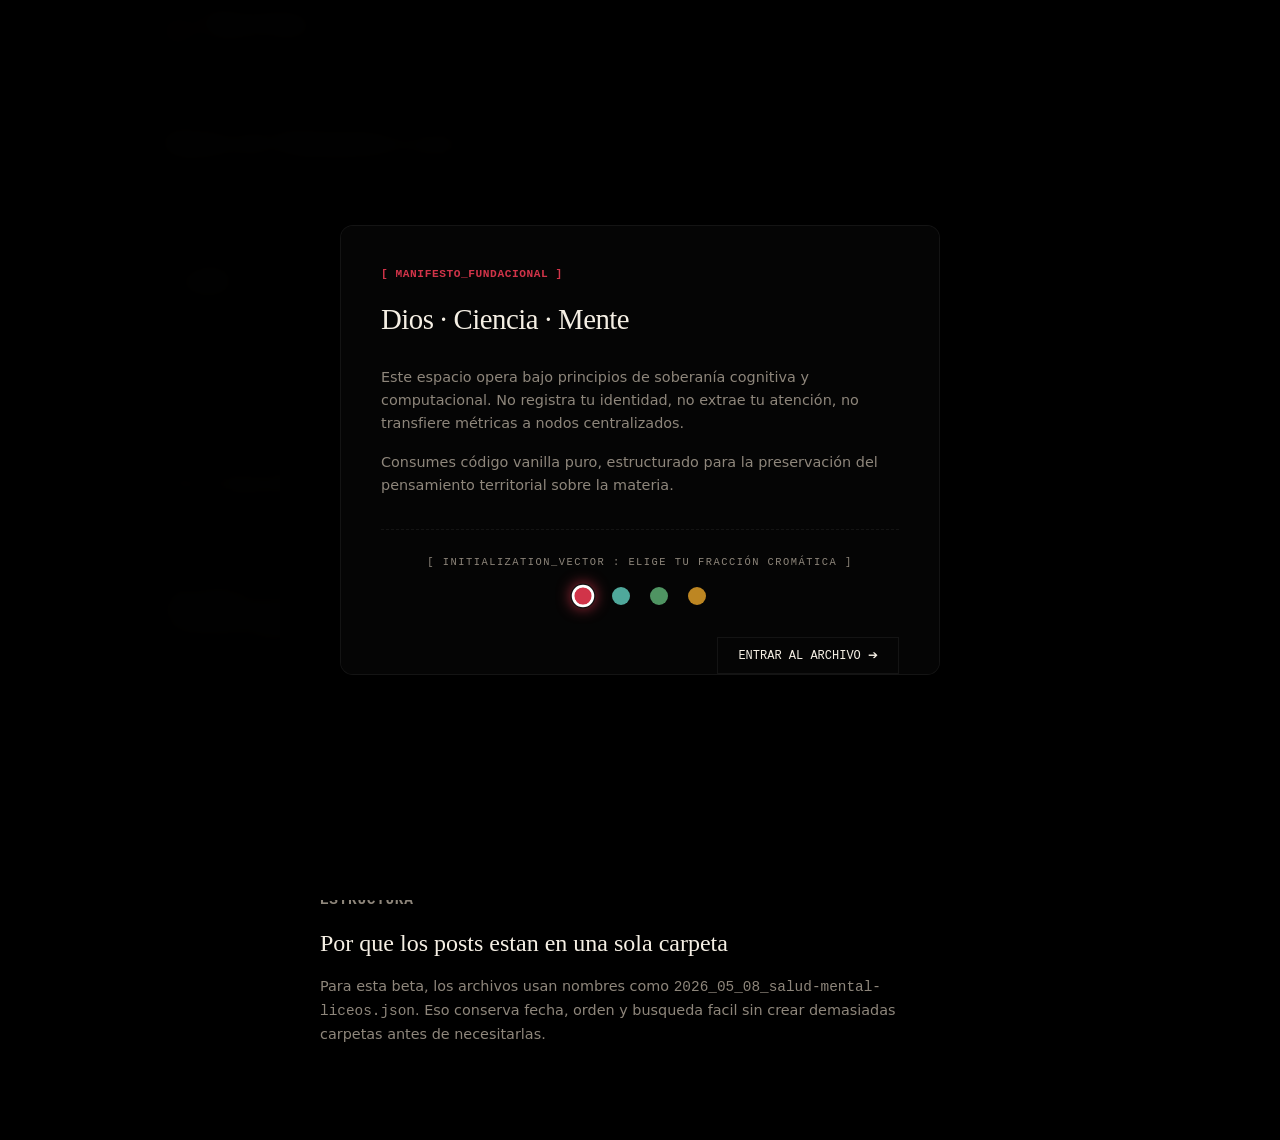
==== commit 5e5424e7: "Add files via upload" ====
--- a/index.html
+++ b/index.html
@@ -50,15 +50,27 @@
             <div class="portal-content">
                 <p class="eyebrow">[ MANIFESTO_FUNDACIONAL ]</p>
                 <h2 class="portal-title">Dios · Ciencia · Mente</h2>
+                
                 <div class="portal-body">
                     <p>Este espacio opera bajo principios de soberanía cognitiva y computacional. No registra tu identidad, no extrae tu atención, no transfiere métricas a nodos centralizados.</p>
                     <p>Consumes código vanilla puro, estructurado para la preservación del pensamiento territorial sobre la materia.</p>
                 </div>
+
+                <div class="portal-setup">
+                    <p class="setup-label">[ INITIALIZATION_VECTOR : ELIGE TU FRACCIÓN CROMÁTICA ]</p>
+                    <div class="portal-accent-group">
+                        <button type="button" class="accent-dot" data-accent="sangre" title="Sangre"></button>
+                        <button type="button" class="accent-dot" data-accent="cobre" title="Cobre"></button>
+                        <button type="button" class="accent-dot" data-accent="tierra" title="Tierra"></button>
+                        <button type="button" class="accent-dot" data-accent="mostaza" title="Mostaza"></button>
+                    </div>
+                </div>
+
                 <form method="dialog" class="portal-actions">
                     <button class="portal-btn" id="acceptManifesto">ENTRAR AL ARCHIVO ➔</button>
                 </form>
             </div>
-            </dialog>
+        </dialog>
 
 <section class="telemetry-hero shell" id="telemetrySection">
     
--- a/assets/css/styles.css
+++ b/assets/css/styles.css
@@ -581,6 +581,13 @@
    9. PORTAL SOBERANO & TELEMETRÍA
    ========================================================================== */
 
+.portal-setup {
+    margin: 32px 0 20px 0;
+    padding-top: 24px;
+    border-top: 1px dashed var(--line); /* Separador sutil texturizado */
+    text-align: center;
+}
+
 /* Portal Modal Estricto */
 .portal-gate {
     background: #050505 !important;
@@ -602,6 +609,39 @@
     left: 50%;
     transform: translate(-50%, -50%);
     z-index: 99999;
+}
+
+.setup-label {
+    font-family: var(--font-mono);
+    font-size: 0.65rem;
+    color: var(--muted);
+    letter-spacing: 1.5px;
+    margin-bottom: 16px;
+    text-transform: uppercase;
+}
+
+.portal-accent-group {
+    display: flex;
+    justify-content: center;
+    gap: 20px; /* Separación ergonómica para interacción digital/móvil */
+}
+
+/* Forzar simetría interactiva en los círculos dentro del portal */
+.portal-accent-group .accent-dot {
+    width: 18px;
+    height: 18px;
+    border-radius: 50%;
+    border: 2px solid transparent;
+    cursor: pointer;
+    padding: 0;
+    transition: transform 150ms ease, border-color 150ms ease, box-shadow 150ms ease;
+}
+
+/* Feedback visual instantáneo cuando una opción es la activa en el sistema */
+.portal-accent-group .accent-dot.is-active {
+    border-color: var(--text) !important;
+    transform: scale(1.25);
+    box-shadow: 0 0 12px var(--acento);
 }
 
 /* --- DIFUMINADO DEL ENTORNO (BACKDROP) --- */
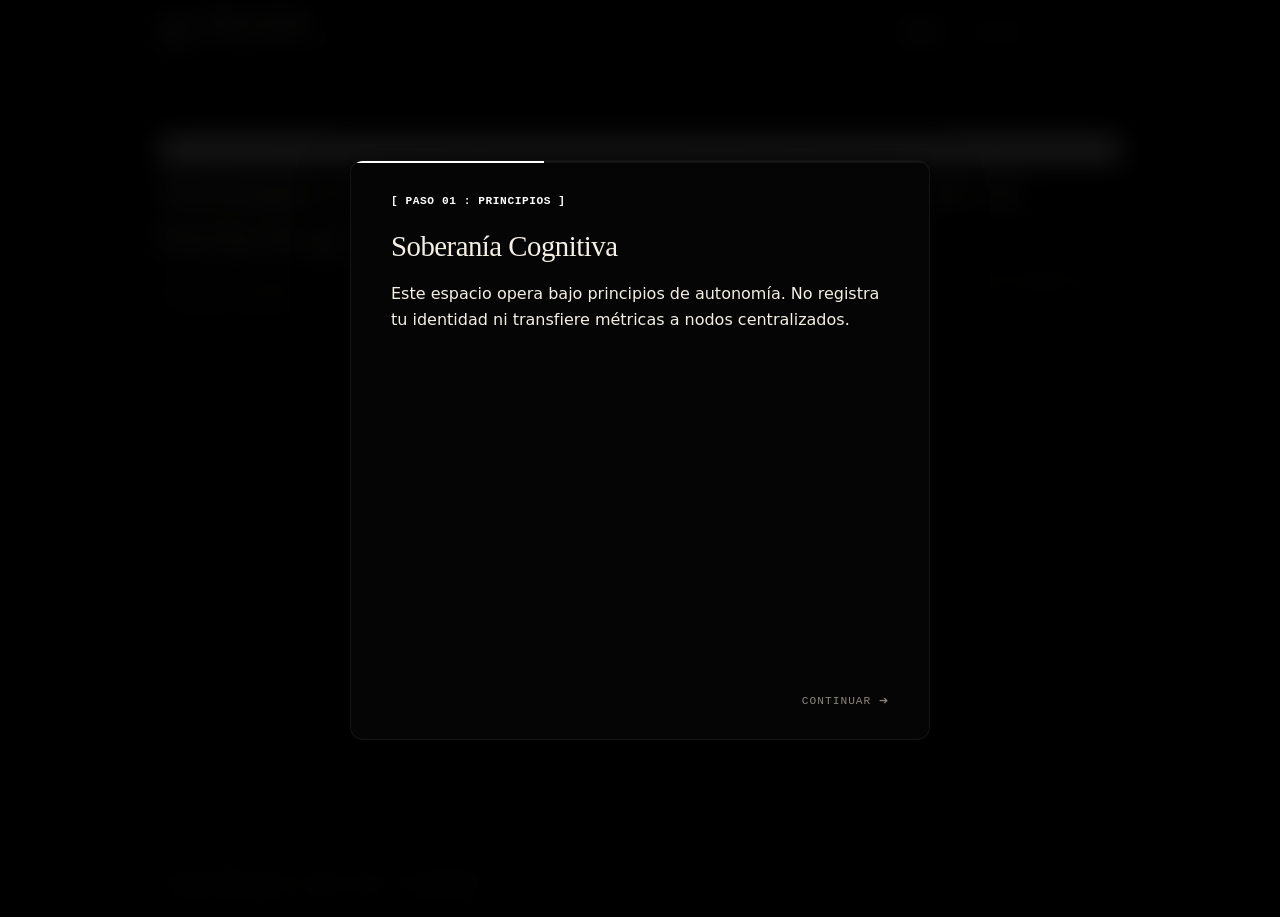
==== commit 2c7efc68: "Add files via upload" ====
--- a/index.html
+++ b/index.html
@@ -1,24 +1,19 @@
 <!DOCTYPE html>
-<!-- Cambiar esto en index.html y post.html -->
-<html lang="es" data-theme="dark">
+<html lang="es" data-accent="blanco">
 <head>
     <meta charset="UTF-8">
     <meta name="viewport" content="width=device-width, initial-scale=1.0">
-    <meta name="description" content="Plaza Comun beta 001: posts territoriales en estructura vanilla escalable.">
-    <title>Plaza Comun beta 001</title>
+    <meta name="description" content="Plaza Común — inteligencia territorial para la vida cotidiana.">
+    <title>Plaza Común</title>
     <link rel="stylesheet" href="assets/css/styles.css">
     <script src="assets/js/app.js" defer></script>
 </head>
 <body>
     <header class="site-header">
         <div class="shell header-layout">
-            <a href="index.html" class="brand" aria-label="Plaza Comun beta 001">
-                <span class="brand-mark" aria-label="Plaza Común">
-                    <svg
-                        viewBox="0 0 24 24"
-                        fill="none"
-                        xmlns="http://www.w3.org/2000/svg"
-                    >
+            <a href="index.html" class="brand" aria-label="Plaza Común">
+                <span class="brand-mark" aria-hidden="true">
+                    <svg viewBox="0 0 24 24" fill="none" xmlns="http://www.w3.org/2000/svg">
                         <rect x="3" y="3" width="18" height="18" rx="3"/>
                         <path d="M7 9H17"/>
                         <path d="M7 12H17"/>
@@ -27,17 +22,44 @@
                     </svg>
                 </span>
                 <span class="brand-copy">
-                    <span class="brand-name">Plaza Comun</span>
-                    <span class="brand-tagline">Beta 001 / vanilla editorial</span>
+                    <span class="brand-name">Plaza Común</span>
+                    <span class="brand-tagline">inteligencia territorial</span>
                 </span>
             </a>
-            
+
             <nav class="main-nav" id="mainNav" aria-label="Secciones">
-                <a href="#posts" class="nav-link is-active">Posts</a>
-                <a href="#estructura" class="nav-link">Estructura</a>
+                <a href="#home" class="nav-link is-active">Plaza</a>
+                <a href="#archivo" class="nav-link">Archivo</a>
+
+                <!-- Config: visible en nav móvil, oculto en desktop -->
+                <div class="nav-config" id="navConfig">
+                    <button class="nav-config-close" id="closeConfigBtn" aria-label="Cerrar configuración">✕</button>
+
+                    <!-- NUEVO: Título jerárquico del panel -->
+                    <h2 class="nav-config-title">Configuración del sitio</h2>
+                    
+                    <p class="nav-config-label">Color de acento</p>
+                    <div class="nav-accent-group">
+                        <button class="accent-dot" data-accent="blanco" aria-label="Blanco"></button>
+                        <button class="accent-dot" data-accent="sangre" aria-label="Sangre"></button>
+                        <button class="accent-dot" data-accent="mostaza" aria-label="Mostaza"></button>
+                        <button class="accent-dot" data-accent="tierra" aria-label="Tierra"></button>
+                        <button class="accent-dot" data-accent="cobre" aria-label="Cobre"></button>
+                        <button class="accent-dot" data-accent="amatista" aria-label="Amatista"></button>
+                    </div>
+                </div>
             </nav>
-                
-                <button class="menu-toggle" id="menuToggle" type="button" aria-expanded="false" aria-controls="mainNav" aria-label="Abrir menú de navegación">
+
+            <div class="header-controls">
+                <!-- Solo desktop -->
+                <button class="config-btn" id="desktopConfigBtn" aria-label="Configuración" aria-expanded="false">
+                    <svg class="icon-settings" viewBox="0 0 24 24" fill="none" stroke="currentColor" stroke-width="1.5" stroke-linecap="round" stroke-linejoin="round" aria-hidden="true">
+                        <circle cx="12" cy="12" r="3"></circle>
+                        <path d="M19.4 15a1.65 1.65 0 0 0 .33 1.82l.06.06a2 2 0 1 1-2.83 2.83l-.06-.06a1.65 1.65 0 0 0-1.82-.33 1.65 1.65 0 0 0-1 1.51V21a2 2 0 0 1-4 0v-.09A1.65 1.65 0 0 0 9 19.4a1.65 1.65 0 0 0-1.82.33l-.06.06a2 2 0 1 1-2.83-2.83l.06-.06a1.65 1.65 0 0 0 .33-1.82 1.65 1.65 0 0 0-1.51-1H3a2 2 0 0 1 0-4h.09A1.65 1.65 0 0 0 4.6 9a1.65 1.65 0 0 0-.33-1.82l-.06-.06a2 2 0 1 1 2.83-2.83l.06.06a1.65 1.65 0 0 0 1.82.33H9a1.65 1.65 0 0 0 1-1.51V3a2 2 0 0 1 4 0v.09a1.65 1.65 0 0 0 1 1.51 1.65 1.65 0 0 0 1.82-.33l.06-.06a2 2 0 1 1 2.83 2.83l-.06.06a1.65 1.65 0 0 0-.33 1.82V9a1.65 1.65 0 0 0 1.51 1H21a2 2 0 0 1 0 4h-.09a1.65 1.65 0 0 0-1.51 1z"></path>
+                    </svg>
+                </button>
+                <!-- Solo móvil -->
+                <button class="menu-toggle" id="menuToggle" type="button" aria-expanded="false" aria-controls="mainNav" aria-label="Abrir menú">
                     <span class="hamburger-line" aria-hidden="true"></span>
                     <span class="hamburger-line" aria-hidden="true"></span>
                 </button>
@@ -45,129 +67,70 @@
         </div>
     </header>
 
-    <main>
-        <dialog class="portal-gate" id="portalGate">
-            <div class="portal-content">
-                <p class="eyebrow">[ MANIFESTO_FUNDACIONAL ]</p>
-                <h2 class="portal-title">Dios · Ciencia · Mente</h2>
-                
-                <div class="portal-body">
-                    <p>Este espacio opera bajo principios de soberanía cognitiva y computacional. No registra tu identidad, no extrae tu atención, no transfiere métricas a nodos centralizados.</p>
-                    <p>Consumes código vanilla puro, estructurado para la preservación del pensamiento territorial sobre la materia.</p>
+    <main id="mainScroll">
+        <dialog class="portal-gate" id="portalGate" data-current-step="1">
+            <div class="portal-progress-bar">
+                <div class="progress-indicator"></div>
+            </div>
+            <div class="portal-content-wrapper">
+                <div class="portal-slide" data-slide="1">
+                    <p class="eyebrow">[ PASO 01 : PRINCIPIOS ]</p>
+                    <h2 class="portal-title">Soberanía Cognitiva</h2>
+                    <p class="portal-text">Este espacio opera bajo principios de autonomía. No registra tu identidad ni transfiere métricas a nodos centralizados.</p>
                 </div>
-
-                <div class="portal-setup">
-                    <p class="setup-label">[ INITIALIZATION_VECTOR : ELIGE TU FRACCIÓN CROMÁTICA ]</p>
-                    <div class="portal-accent-group">
-                        <button type="button" class="accent-dot" data-accent="sangre" title="Sangre"></button>
-                        <button type="button" class="accent-dot" data-accent="cobre" title="Cobre"></button>
-                        <button type="button" class="accent-dot" data-accent="tierra" title="Tierra"></button>
-                        <button type="button" class="accent-dot" data-accent="mostaza" title="Mostaza"></button>
+                <div class="portal-slide" data-slide="2">
+                    <p class="eyebrow">[ PASO 02 : SISTEMA ]</p>
+                    <h2 class="portal-title">Persistencia Local</h2>
+                    <p class="portal-text">Tus configuraciones se procesan exclusivamente en tu dispositivo. Eres dueño absoluto del estado de tu interfaz.</p>
+                </div>
+                <div class="portal-slide" data-slide="3">
+                    <p class="eyebrow">[ PASO 03 : ENTORNO ]</p>
+                    <h2 class="portal-title">Tu espacio</h2>
+                    <p class="portal-text">Define el color con que leerás la Plaza.</p>
+                    <div class="portal-config-block">
+                        <p class="config-label">Color de acento</p>
+                        <div class="portal-accent-group">
+                            <button type="button" class="accent-dot" data-accent="blanco" aria-label="Blanco"></button>
+                            <button type="button" class="accent-dot" data-accent="sangre" aria-label="Sangre"></button>
+                            <button type="button" class="accent-dot" data-accent="mostaza" aria-label="Mostaza"></button>
+                            <button type="button" class="accent-dot" data-accent="tierra" aria-label="Tierra"></button>
+                            <button type="button" class="accent-dot" data-accent="cobre" aria-label="Cobre"></button>
+                            <button type="button" class="accent-dot" data-accent="amatista" aria-label="Amatista"></button>
+                        </div>
                     </div>
                 </div>
-
-                <form method="dialog" class="portal-actions">
-                    <button class="portal-btn" id="acceptManifesto">ENTRAR AL ARCHIVO ➔</button>
-                </form>
+            </div>
+            <div class="portal-navigation">
+                <button type="button" class="portal-nav-btn" id="prevStep" style="visibility:hidden;">← VOLVER</button>
+                <button type="button" class="portal-nav-btn" id="nextStep">CONTINUAR ➔</button>
+                <button type="button" class="portal-btn-execute" id="acceptManifesto" style="display:none;">ENTRAR A LA PLAZA ➔</button>
             </div>
         </dialog>
 
-<section class="telemetry-hero shell" id="telemetrySection">
-    
-    <div class="telemetry-content" id="telemetryContent">
-        <div class="telemetry-header">
-            <p class="eyebrow">Instrumental de Control</p>
-            <h1 class="hero-title">Matriz de Telemetría Local</h1>
-        </div>
-
-        <div class="telemetry-selector">
-            <label class="control-label">
-                <input type="checkbox" data-metric="dom" id="chk-dom" checked> <span class="indicator"></span> [ COMPLEJIDAD_DOM ]
-            </label>
-            <label class="control-label">
-                <input type="checkbox" data-metric="unix" id="chk-unix" checked> <span class="indicator"></span> [ UNIX_TIME ]
-            </label>
-            <label class="control-label">
-                <input type="checkbox" data-metric="cobre" id="chk-cobre" checked> <span class="indicator"></span> [ MATERIA_COBRE ]
-            </label>
-        </div>
-
-        <div class="telemetry-grid">
-            <div class="telemetry-card" id="card-dom">
-                <span class="card-tag">DOM.NODES</span>
-                <div class="card-value">142 <span class="unit">nodos</span></div>
-                <p class="card-desc">Pureza estructural del lienzo actual.</p>
+        <section class="home-section" id="home" aria-label="Plaza principal">
+            <div class="shell home-layout">
+                <div class="home-hero" id="homeHero"></div>
+                <div class="home-row" id="homeRow"></div>
             </div>
-            <div class="telemetry-card" id="card-unix">
-                <span class="card-tag">UNIX.EPOCH</span>
-                <div class="card-value">1776348920</div>
-                <p class="card-desc">Coordenada temporal lineal absoluta.</p>
-            </div>
-            <div class="telemetry-card" id="card-cobre">
-                <span class="card-tag">CU.SPOT</span>
-                <div class="card-value">4.32 <span class="unit">USD/lb</span></div>
-                <p class="card-desc">Densidad económica de la materia prima local.</p>
-            </div>
-        </div>
-    </div>
-
-    <button id="toggleTelemetryBtn" class="telemetry-tab-trigger" aria-label="Alternar panel de telemetría">
-        <span class="tab-icon">▲</span> <span class="tab-text">TELEMETRÍA</span>
-    </button>
-</section>
-
-        <section class="briefings-section shell" aria-labelledby="postsTitle">
-            <div class="section-heading inline-heading">
-                <div>
-                    <p class="eyebrow">Archivo editorial</p>
-                    <h2 id="postsTitle">Posts disponibles</h2>
-                </div>
-            </div>
-            <div class="briefing-grid" id="postsGrid" aria-live="polite"></div>
-            <p class="empty-state" id="emptyState" hidden>No hay posts publicados.</p>
+            <div class="scroll-hint" aria-hidden="true">↓ archivo</div>
         </section>
 
-        <section class="about-section shell" id="estructura" aria-labelledby="structureTitle">
-            <p class="eyebrow">Estructura</p>
-            <h2 id="structureTitle">Por que los posts estan en una sola carpeta</h2>
-            <p>Para esta beta, los archivos usan nombres como <code>2026_05_08_salud-mental-liceos.json</code>. Eso conserva fecha, orden y busqueda facil sin crear demasiadas carpetas antes de necesitarlas.</p>
+        <section class="archive-section" id="archivo" aria-labelledby="archiveTitle">
+            <div class="shell">
+                <div class="section-heading">
+                    <p class="eyebrow">Archivo editorial</p>
+                    <h2 id="archiveTitle">Todo el contenido</h2>
+                </div>
+                <div class="briefing-grid" id="postsGrid" aria-live="polite"></div>
+                <p class="empty-state" id="emptyState" hidden>No hay posts publicados.</p>
+            </div>
         </section>
     </main>
 
-    <footer class="sys-telemetry" aria-label="Control del sistema">
-        <div class="shell telemetry-layout">
-            <div class="sys-status">
-                <span class="status-indicator"></span>
-                <span class="mono-text">SYS_STATUS: READY // CORE: VANILLA</span>
-            </div>
-            
-            <div class="sys-controls">
-                <div class="settings-root">
-                    <button class="settings-toggle-btn" id="settingsToggle" aria-label="Configurar acento cromático">
-                        <svg 
-                            class="icon-settings" 
-                            viewBox="0 0 24 24" 
-                            fill="none" 
-                            stroke="currentColor" 
-                            stroke-width="1.5" 
-                            stroke-linecap="round" 
-                            stroke-linejoin="round"
-                            aria-hidden="true"
-                        >
-                            <circle cx="12" cy="12" r="3"></circle>
-                            <path d="M19.4 15a1.65 1.65 0 0 0 .33 1.82l.06.06a2 2 0 1 1-2.83 2.83l-.06-.06a1.65 1.65 0 0 0-1.82-.33 1.65 1.65 0 0 0-1 1.51V21a2 2 0 0 1-4 0v-.09A1.65 1.65 0 0 0 9 19.4a1.65 1.65 0 0 0-1.82.33l-.06.06a2 2 0 1 1-2.83-2.83l.06-.06a1.65 1.65 0 0 0 .33-1.82 1.65 1.65 0 0 0-1.51-1H3a2 2 0 0 1 0-4h.09A1.65 1.65 0 0 0 4.6 9a1.65 1.65 0 0 0-.33-1.82l-.06-.06a2 2 0 1 1 2.83-2.83l.06.06a1.65 1.65 0 0 0 1.82.33H9a1.65 1.65 0 0 0 1-1.51V3a2 2 0 0 1 4 0v.09a1.65 1.65 0 0 0 1 1.51 1.65 1.65 0 0 0 1.82-.33l.06-.06a2 2 0 1 1 2.83 2.83l-.06.06a1.65 1.65 0 0 0-.33 1.82V9a1.65 1.65 0 0 0 1.51 1H21a2 2 0 0 1 0 4h-.09a1.65 1.65 0 0 0-1.51 1z"></path>
-                        </svg>
-                        <span class="btn-text">[ CONFIG_ACCENT ]</span>
-                    </button>
-                    <div class="settings-submenu" id="colorSubmenu" data-state="closed">
-                        <button class="accent-dot" data-accent="sangre" aria-label="Acento Sangre"></button>
-                        <button class="accent-dot" data-accent="cobre" aria-label="Acento Cobre"></button>
-                        <button class="accent-dot" data-accent="tierra" aria-label="Acento Tierra"></button>
-                        <button class="accent-dot" data-accent="mostaza" aria-label="Acento Mostaza"></button>
-                    </div>
-                </div>
-            </div>
-        </div>
-    </footer>
+    <footer class="sys-telemetry" aria-label="Pie de página">
+    <div class="shell telemetry-layout">
+        <span class="mono-text">© Plaza Común 2026 — Beta v.001 — Psicoandino</span>
+    </div>
+</footer>
 </body>
 </html>
--- a/assets/css/styles.css
+++ b/assets/css/styles.css
@@ -13,13 +13,41 @@
     --font-main: system-ui, -apple-system, BlinkMacSystemFont, "Segoe UI", Roboto, sans-serif;
     --font-serif: Georgia, Cambria, "Times New Roman", Times, serif;
     --font-mono: ui-monospace, SFMono-Regular, Menlo, Monaco, Consolas, monospace;
+
+    /* ESTADO NEUTRO INICIAL: El sistema nace en el color hueso base */
+    --acento: #f5efe4; 
+    --acento-contrast: #000000;
 }
 
 /* Matriz de Acentos Cromáticos Sutiles */
-:root[data-accent="cobre"]   { --acento: #4FA89B; --acento-contrast: #000000; }
-:root[data-accent="sangre"]  { --acento: #D13449; --acento-contrast: #ffffff; }
-:root[data-accent="tierra"]  { --acento: #4F9462; --acento-contrast: #000000; }
-:root[data-accent="mostaza"] { --acento: #BD8622; --acento-contrast: #000000; }
+:root[data-accent="blanco"]{
+  --acento:#FFFFFF;
+}
+
+:root[data-accent="sangre"]{
+  --acento:#C73A4A;
+  --acento-contrast: #ffffff;
+}
+
+:root[data-accent="mostaza"]{
+  --acento:#B78627;
+  --acento-contrast: #ffffff;
+}
+
+:root[data-accent="tierra"]{
+  --acento:#6D7C50;
+  --acento-contrast: #ffffff;
+}
+
+:root[data-accent="cobre"]{
+  --acento:#248692;
+  --acento-contrast: #ffffff;
+}
+
+:root[data-accent="amatista"]{
+  --acento:#7D5AA1;
+  --acento-contrast: #ffffff;
+}
 
 /* ==========================================================================
    2. REGLAS BASE Y ALINEACIÓN AXIAL
@@ -44,10 +72,15 @@
     padding-bottom: 48px; /* Margen de seguridad para no tapar contenido con la barra fija */
 }
 
-/* --- BLOQUEO DE SCROLL NATIVO --- */
-/* 1. Bloqueo del eje vertical */
+/* --- BLOQUEO DE SCROLL NATIVO REFORZADO (MULTIDISPOSITIVO) --- */
+html:has(dialog[open]),
 body:has(dialog[open]) {
-    overflow: hidden;
+    overflow: hidden !important;
+    height: 100vh !important;
+    height: 100dvh !important; /* Dinámico para absorber barras de navegadores móviles */
+    position: fixed;           /* Anclaje estructural absoluto */
+    width: 100%;
+    touch-action: none;        /* Desactiva el arrastre y scroll táctil por hardware */
 }
 
 /* 2. TRUCO DE SIMULACIÓN DE BACKDROP (Para pruebas sin JavaScript)
@@ -62,7 +95,7 @@
     
     /* CONTROL DE OPACIDAD ABSOLUTA: 
        Aumentamos a 0.95 (95% negro) para extinguir casi por completo el contenido trasero */
-    background: rgba(0, 0, 0, 0.699) !important; 
+    background: rgba(0, 0, 0, 0.100) !important; 
     
     /* Difuminado de hardware */
     backdrop-filter: blur(12px) !important; 
@@ -397,8 +430,8 @@
         background: #000000;
 
         flex-direction: column;
-        flex-direction: column;
-        align-items: flex-end;    /* Cambiado de flex-start a flex-end para empujar los bloques a la derecha */
+        justify-content: flex-start !important;
+        align-items: flex-end;   /* Cambiado de flex-start a flex-end para empujar los bloques a la derecha */
         text-align: right;        /* Asegura que el texto interno de los links se justifique a la derecha */
         
         padding: 24px;
@@ -572,36 +605,38 @@
 }
 .accent-dot:hover { border-color: var(--text); transform: scale(1.1); }
 .accent-dot.is-active { border-color: var(--text); transform: scale(1.15); }
-.accent-dot[data-accent="cobre"]   { background: #4FA89B; }
-.accent-dot[data-accent="sangre"]  { background: #D13449; }
-.accent-dot[data-accent="tierra"]  { background: #4F9462; }
-.accent-dot[data-accent="mostaza"] { background: #BD8622; }
+.accent-dot[data-accent="blanco"]  { background: #ffffff; }
+.accent-dot[data-accent="sangre"]  { background: #C73A4A; }
+.accent-dot[data-accent="mostaza"] { background: #B78627; }
+.accent-dot[data-accent="tierra"]  { background: #6D7C50; }
+.accent-dot[data-accent="cobre"]   { background: #248692; }
+.accent-dot[data-accent="amatista"] { background: #7D5AA1; }
 
 /* ==========================================================================
    9. PORTAL SOBERANO & TELEMETRÍA
    ========================================================================== */
 
 .portal-setup {
-    margin: 32px 0 20px 0;
-    padding-top: 24px;
-    border-top: 1px dashed var(--line); /* Separador sutil texturizado */
+    margin: 12px 0 12px 0;
+    padding-top: 16px;
+    border-top: 1px dashed var(--line);
     text-align: center;
 }
 
-/* Portal Modal Estricto */
+/* Portal Modal Estricto (Cero Desplazamiento) */
 .portal-gate {
     background: #050505 !important;
     color: var(--text);
     border: 1px solid var(--line);
-    padding: 40px;
-
+    padding: 32px 40px; /* Reducción sutil para maximizar el área útil */
     border-radius: 13px;
 
     width: 90%;
-    max-width: 600px;
-    height: auto;
-    max-height: 85vh;
-    overflow-y: auto;
+    max-width: 580px;
+    height: 580px;
+    max-height: 90vh;
+    
+    overflow: hidden !important; /* SOLUClÓN: Capa de contención absoluta contra scrollbars */
     box-shadow: 0 20px 50px rgba(0,0,0,0.9);
 
     position: fixed;
@@ -611,25 +646,33 @@
     z-index: 99999;
 }
 
+/* Clausura del anillo de enfoque nativo del navegador (Focus Reset) */
+.portal-gate button:focus {
+    outline: none !important;
+    box-shadow: none !important;
+}
+
 .setup-label {
     font-family: var(--font-mono);
     font-size: 0.65rem;
     color: var(--muted);
     letter-spacing: 1.5px;
-    margin-bottom: 16px;
+    margin-bottom: 12px;
     text-transform: uppercase;
 }
 
+/* Grupo de Acentos (Alineación compacta de las burbujas cromáticas) */
 .portal-accent-group {
     display: flex;
-    justify-content: center;
-    gap: 20px; /* Separación ergonómica para interacción digital/móvil */
+    gap: 12px;
+    flex-wrap: wrap;
+    margin-top: 4px;
 }
 
 /* Forzar simetría interactiva en los círculos dentro del portal */
 .portal-accent-group .accent-dot {
-    width: 18px;
-    height: 18px;
+    width: 16px;
+    height: 16px;
     border-radius: 50%;
     border: 2px solid transparent;
     cursor: pointer;
@@ -654,7 +697,7 @@
 .portal-title {
     font-size: 1.8rem;
     font-family: var(--font-serif);
-    margin: 12px 0 24px 0;
+    margin: 12px 0 12px 0;
     letter-spacing: -0.5px;
 }
 
@@ -666,8 +709,9 @@
 }
 
 .portal-actions {
-    margin-top: 32px;
-    text-align: right;
+    justify-content: center;
+    margin-top: 18px;
+    text-align: center;
 }
 
 .portal-btn {
@@ -686,177 +730,554 @@
     background: rgba(255, 255, 255, 0.02);
 }
 
+/* Botón de Ejecución Definitivo (Sólido y Reactivo al Acento) */
+.portal-btn-execute {
+    background: var(--acento) !important;
+    color: var(--acento-contrast) !important;
+    border: 1px solid var(--acento) !important;
+    padding: 10px 24px;
+    font-family: var(--font-mono);
+    font-size: 0.72rem;
+    font-weight: 700;
+    letter-spacing: 0.5px;
+    cursor: pointer;
+    border-radius: 4px;
+    
+    /* Animación de feedback cinético al posar el cursor */
+    transition: transform 150ms ease, box-shadow 150ms ease;
+}
+
+.portal-btn-execute:hover {
+    transform: translateY(-1px);
+    box-shadow: 0 0 16px var(--acento); /* Brillo cuántico del color seleccionado */
+}
+
+.portal-btn-execute:active {
+    transform: translateY(1px);
+}
+
+
+/* Adaptación responsiva básica */
+@media (max-width: 768px) {
+    .portal-gate { 
+        width: calc(100% - 32px); 
+        padding: 24px 20px;
+        overflow: hidden !important;
+    }
+}
+
+/* BARRA DE PROGRESO SUTIL */
+.portal-progress-bar {
+    width: 100%;
+    height: 2px;
+    background: var(--line);
+    position: absolute;
+    top: 0;
+    left: 0;
+}
+.progress-indicator {
+    height: 100%;
+    background: var(--acento);
+    width: 33.33%; /* Cambia dinámicamente vía JS (33% -> 66% -> 100%) */
+    transition: width 200ms ease, background-color 150ms ease;
+}
+
+/* TRATAMIENTO DE SLIDES */
+.portal-slide {
+    display: none; /* Por defecto ocultos */
+    animation: fadeIn 250ms ease forwards;
+}
+
+/* Controladores de visibilidad pura basados en el estado del diálogo */
+dialog[data-current-step="1"] [data-slide="1"] { display: block; }
+dialog[data-current-step="2"] [data-slide="2"] { display: block; }
+dialog[data-current-step="3"] [data-slide="3"] { display: block; }
+
+@keyframes fadeIn {
+    from { opacity: 0; transform: translateY(4px); }
+    to { opacity: 1; transform: translateY(0); }
+}
+
+/* CONTENEDOR DE BOTONES INFERIORES */
+.portal-navigation {
+    position: absolute;
+    bottom: 32px;
+    left: 40px;
+    right: 40px;
+    display: flex;
+    justify-content: space-between;
+    align-items: center;
+}
+.portal-nav-btn {
+    background: none;
+    border: none;
+    color: var(--muted);
+    font-family: var(--font-mono);
+    font-size: 0.7rem;
+    cursor: pointer;
+    letter-spacing: 1px;
+}
+.portal-nav-btn:hover { color: var(--text); }
+
 /* ==========================================================================
-   HERO TELEMETRÍA: CALIBRACIÓN AXIAL DE ALTA PRECISIÓN
+   INTERVENCIÓN DE DISEÑO: ARQUITECTURA GEOMÉTRICA DE LA SLIDE 3
    ========================================================================== */
 
-.telemetry-hero {
-    position: relative; 
-    padding: 24px 0 32px 0; /* Colchón vertical simétrico controlado */
+/* Contenedor general de sub-bloques de configuración (Acentos y Datos) */
+.portal-config-block {
+    margin-top: 28px;
+    margin-bottom: 32px;
+    border-left: 1px solid var(--line);
+    padding-left: 16px;
+    text-align: left; /* Garantiza la alineación axial izquierda */
+}
+
+.portal-config-block:last-of-type {
+    margin-bottom: 8px; /* Restringe el empuje sobre los botones inferiores */
+}
+
+/* Etiquetas de control monospaciadas */
+.config-label {
+    font-family: var(--font-mono);
+    font-size: 0.65rem;
+    color: var(--muted);
+    letter-spacing: 1px;
+    margin-bottom: 14px;
+    text-transform: uppercase;
+}
+
+.reader-block {
+    padding: 32px 0;
     border-bottom: 1px solid var(--line);
-    transition: padding 200ms cubic-bezier(0.4, 0, 0.2, 1);
-}
-
-/* Estado de Extinción: Forzamos altura cero real para eliminar remanentes */
-.telemetry-hero.is-collapsed {
-    padding: 0 !important;
-    margin: 0 !important;
-    height: 0;
-}
-
-.telemetry-hero.is-collapsed .telemetry-content {
-    display: none !important;
-}
-
-/* --- LENGÜETA CENTRAL ULTRA-SUTIL (REDISEÑADA) --- */
-.telemetry-tab-trigger {
+    max-width: 680px;
+}
+.reader-block h3 {
+    font-size: 1.15rem;
+    margin-bottom: 12px;
+}
+.reader-block p {
+    color: var(--muted);
+    font-size: 0.95rem;
+    line-height: 1.7;
+}
+.source-link {
+    color: var(--acento);
+}
+.source-link:hover {
+    text-decoration: underline;
+}
+
+/* TIPOS EDITORIALES */
+:root[data-type="manifiesto"]    { --tipo-color: #000000; }
+:root[data-type="investigacion"] { --tipo-color: #C73A4A; }
+:root[data-type="analisis"]      { --tipo-color: #B78627; }
+:root[data-type="cronica"]       { --tipo-color: #6D7C50; }
+:root[data-type="reflexion"]     { --tipo-color: #248692; }
+:root[data-type="memoria"]       { --tipo-color: #7D5AA1; }
+:root[data-type="columna"]       { --tipo-color: #FFFFFF; }
+
+.type-tag {
+    font-family: var(--font-mono);
+    font-size: 0.65rem;
+    font-weight: 700;
+    letter-spacing: 0.08em;
+    text-transform: uppercase;
+    padding: 2px 8px;
+    border-radius: 2px;
+    display: inline-block;
+}
+
+/* ==========================================================================
+   HOME — SCROLL SNAP & LAYOUT
+   ========================================================================== */
+
+#mainScroll {
+    height: calc(100dvh - 64px - 32px);
+    overflow-y: scroll;
+    scroll-snap-type: y mandatory;
+    scroll-behavior: smooth;
+}
+
+.home-section {
+    height: 100%;
+    scroll-snap-align: start;
+    display: flex;
+    flex-direction: column;
+    padding: 32px 0 12px;
+    border-bottom: 1px solid var(--line);
+    overflow: hidden;
+}
+
+.home-layout {
+    flex: 1;
+    display: grid;
+    grid-template-rows: 1fr auto;
+    overflow: hidden;
+}
+
+/* HERO */
+.home-hero {
+    padding: 20px 0;
+    border-top: 1px solid var(--line);
+    overflow: hidden;
+}
+
+.briefing-card--hero {
+    background: transparent;
+    border: none;
+    padding: 0;
+    display: flex;
+    flex-direction: column;
+    cursor: pointer;
+    position: relative;
+}
+
+.briefing-card--hero h2 {
+    font-size: clamp(1.5rem, 4vw, 2.4rem);
+    line-height: 1.15;
+    letter-spacing: -0.02em;
+    margin: 10px 0 12px;
+}
+
+.briefing-card--hero h2 a::after {
+    content: "";
     position: absolute;
-    top: 100%; 
-    left: 50%;
-    /* MUTACIÓN CRUCIAL: Cambiamos -50% a 0 en el eje Y para que cuelgue limpiamente */
-    transform: translate(-50%, 0); 
-    
-    background: #000000 !important; 
-    border: 1px solid var(--line);
-    /* Removemos el borde superior si queremos que se fusione perfectamente con la línea */
-    border-top: none; 
-    border-radius: 0 0 4px 4px; /* Esquinas redondeadas solo abajo para enfatizar la caída */
-    
-    color: var(--muted);
-    font-family: var(--font-mono);
-    font-size: 0.6rem; 
-    letter-spacing: 1.5px;
-    padding: 5px 16px;
+    inset: 0;
+    z-index: 1;
+}
+
+.briefing-card--hero .briefing-dek {
+    color: var(--muted);
+    font-size: 0.95rem;
+    line-height: 1.6;
+    margin-bottom: 12px;
+}
+
+/* ROW DE DOS */
+.home-row {
+    display: grid;
+    grid-template-columns: 1fr 1fr;
+    gap: 1px;
+    border-top: 1px solid var(--line);
+    background: var(--line);
+    margin: 0 -12px;
+}
+
+.briefing-card--small {
+    background: var(--bg);
+    padding: 16px 12px;
+    display: flex;
+    flex-direction: column;
+    gap: 6px;
     cursor: pointer;
-    white-space: nowrap;
-    user-select: none;
-    z-index: 50; 
-    
-    transition: color 150ms ease, border-color 150ms ease, background-color 150ms ease;
-}
-
-/* Interacción táctil/cursor */
-.telemetry-tab-trigger:hover {
-    color: var(--acento);
-    border-color: var(--acento);
-    background: #050505 !important;
-}
-
-/* Rotación del vector indicador */
-.telemetry-tab-trigger .tab-icon {
-    display: inline-block;
-    font-size: 0.5rem;
-    margin-right: 6px;
-    transform: rotate(0deg);
-    transition: transform 200ms ease;
-}
-
-/* Inversión limpia de la flecha al colapsar */
-.telemetry-hero.is-collapsed .telemetry-tab-trigger .tab-icon {
-    transform: rotate(180deg);
-}
-
-.hero-title {
-    font-size: 1.8rem;
-    font-family: var(--font-serif);
-    letter-spacing: -0.5px;
-    margin-top: 4px;
-}
-
-/* Selectores Técnicos Estilo Consola */
-.telemetry-selector {
-    display: flex;
-    gap: 20px;
-    margin: 20px 0; /* Reducido el espaciado vertical interno */
-    font-family: var(--font-mono);
-    font-size: 0.72rem;
-    flex-wrap: wrap;
-}
-
-.control-label {
-    cursor: pointer;
+    position: relative;
+    transition: background-color 150ms ease;
+}
+
+.briefing-card--small:hover {
+    background: rgba(255,255,255,0.02);
+}
+
+.briefing-card--small h3 {
+    font-size: 0.9rem;
+    line-height: 1.3;
+    margin: 4px 0;
+}
+
+.briefing-card--small h3 a::after {
+    content: "";
+    position: absolute;
+    inset: 0;
+    z-index: 1;
+}
+
+/* SCROLL HINT */
+.scroll-hint {
+    text-align: center;
+    color: var(--muted);
+    font-family: var(--font-mono);
+    font-size: 0.6rem;
+    letter-spacing: 2px;
+    padding: 10px 0 4px;
+    flex-shrink: 0;
+    animation: hintBounce 2s ease-in-out infinite;
+}
+
+@keyframes hintBounce {
+    0%, 100% { opacity: 0.4; transform: translateY(0); }
+    50% { opacity: 1; transform: translateY(3px); }
+}
+
+/* ARCHIVO */
+.archive-section {
+    min-height: 100%;
+    scroll-snap-align: start;
+    padding: 48px 0;
+}
+
+@media (max-width: 480px) {
+    .home-row {
+        grid-template-columns: 1fr;
+    }
+}
+ 
+/* CONTROLES DEL HEADER */
+.header-controls {
     display: flex;
     align-items: center;
     gap: 8px;
-    color: var(--muted);
-    user-select: none;
-}
-
-.control-label input { display: none; } /* Ocultamos el checkbox nativo feo */
-
-/* Indicador binario personalizado estilo terminal */
-.indicator {
-    width: 8px;
-    height: 8px;
+}
+ 
+/* BOTÓN CONFIG — solo desktop */
+.config-btn {
+    display: flex; /* Activación estructural en escritorio */
+    background: transparent;
     border: 1px solid var(--line);
-    display: inline-block;
-    transition: background 150ms ease;
-}
-
-.control-label input:checked + .indicator {
+    border-radius: 4px;
+    color: var(--muted);
+    cursor: pointer;
+    padding: 6px 8px;
+    transition: color 140ms ease, border-color 140ms ease;
+    align-items: center;
+}
+ 
+.config-btn:hover { color: var(--text); border-color: var(--acento); }
+.config-btn .icon-settings { width: 14px; height: 14px; }
+.config-btn[aria-expanded="true"] .icon-settings { transform: rotate(45deg); }
+ 
+/* Ocultar la X globalmente por defecto (Móvil no la renderiza) */
+.nav-config-close {
+    display: none;
+}
+
+/* NAV CONFIG — sección dentro del nav */
+.nav-config {
+    position: fixed; /* Posicionamiento absoluto respecto al Viewport global */
+    z-index: 99999;
+    background: #050505;
+    border: 1px solid var(--line);
+    border-radius: 13px;
+    padding: 32px 40px;
+    width: 400px;
+    max-width: 90vw;
+    height: auto;
+    box-shadow: 0 20px 50px rgba(0, 0, 0, 0.9);
+    display: flex;
+    flex-direction: column;
+    gap: 24px;
+    
+    /* Estado Neutro Inicial: Oculto y permeable a clicks traseros */
+    opacity: 0;
+    visibility: hidden;
+    pointer-events: none;
+    transform: translateY(-10px);
+    transition: opacity 200ms ease, transform 200ms ease, visibility 200ms ease;
+}
+
+/* Mutación de Estado Activo inducido por JS */
+.nav-config.is-open {
+    opacity: 1;
+    visibility: visible;
+    pointer-events: auto;
+    transform: translateY(0);
+}
+ 
+.nav-config-label {
+    font-family: var(--font-mono);
+    font-size: 0.65rem;
+    letter-spacing: 0.08em;
+    text-transform: uppercase;
+    color: var(--muted);
+}
+ 
+.nav-accent-group {
+    gap: 14px;
+    align-items: right;
+    flex-wrap: wrap;
+    justify-content: flex-end;
+}
+ 
+.nav-accent-group .accent-dot {
+    width: 20px;
+    height: 20px;
+}
+ 
+.nav-toggle-row {
+    display: flex;
+    align-items: center;
+    justify-content: space-between;
+    gap: 16px;
+}
+ 
+.nav-toggle-label {
+    font-size: 0.88rem;
+    color: var(--text);
+    align-items: right;
+}
+ 
+/* MÓVIL: config visible dentro del nav overlay abierto */
+@media (max-width: 920px) {
+    .config-btn { display: none !important; }
+ 
+    .nav-config {
+        position: static !important; /* Desanclaje del entorno flotante para integrarse al flujo */
+        width: 100%;
+        max-width: 100%;
+        padding: 16px 0;
+        box-shadow: none;
+        border: none;
+        border-top: 1px dashed var(--line);
+        border-radius: 0;
+        
+        /* Visibilidad orgánica y fluida dentro del menú hamburguesa */
+        opacity: 1 !important;
+        visibility: visible !important;
+        pointer-events: auto !important;
+        transform: none !important;
+    }
+
+    .main-nav{
+        justify-content: space-between;
+    }
+
+    .main-nav.is-open .nav-config {
+        display: flex;
+        margin-top: auto;
+        padding-bottom: 32px;
+    }
+}
+ 
+/* ==========================================================================
+   DESKTOP: Configuración optimizada ( styles.css )
+   ========================================================================== */
+@media (min-width: 921px) {
+    .config-btn { display: flex; }
+
+    /* Capa de oscurecimiento sutil de fondo */
+    .nav-config.is-open::before {
+        content: "";
+        position: fixed;
+        top: 0;
+        left: 0;
+        width: 100vw;
+        height: 100vh;
+        background: rgba(0, 0, 0, 0.4); /* Un velo más sutil para no perder contexto */
+        backdrop-filter: blur(4px);
+        -webkit-backdrop-filter: blur(4px);
+        z-index: -1;
+    }
+
+    .nav-config {
+        /* Cambiamos de fixed absoluto centrado a posicionamiento dinámico por JS */
+        position: fixed !important; 
+        top: 0;
+        left: 0;
+        
+        background: #050505;
+        border: 1px solid var(--line);
+        border-radius: 13px;
+        padding: 40px;
+
+        width: 420px;
+        max-width: 90vw;
+        height: auto;
+
+        z-index: 99999;
+        gap: 24px;
+        box-shadow: 0 20px 50px rgba(0,0,0,0.9);
+        flex-direction: column;
+        
+        /* Animación sobria de aparición suave (fade-in) */
+        opacity: 0;
+        transition: opacity 120ms ease;
+    }
+
+    .nav-config.is-open { 
+        display: flex; 
+        opacity: 1;
+    }
+
+    /* POSICIONAMIENTO MATEMÁTICO DE LA X */
+    .nav-config-close {
+        display: block !important;
+        position: absolute !important;
+        /* Fijamos la X a una distancia estándar y cómoda dentro de la tarjeta */
+        top: 24px !important;
+        right: 24px !important;
+        background: transparent !important;
+        border: none !important;
+        color: var(--muted);
+        font-family: var(--font-main);
+        font-size: 1.1rem;
+        cursor: pointer;
+        transition: color 140ms ease;
+        padding: 4px;
+        z-index: 100000;
+        width: 24px !important;  /* Forzamos un área cuadrada perfecta */
+        height: 24px !important;
+        line-height: 1 !important;
+        display: flex !important;
+        align-items: center;
+        justify-content: center;
+    }
+    .nav-config-close:hover {
+        color: var(--text);
+    }
+
+    .nav-config-title {
+        font-family: var(--font-serif);
+        font-size: 1.4rem;
+        color: var(--text);
+        margin-bottom: 4px;
+        letter-spacing: -0.01em;
+    }
+
+    .header-controls { position: relative; }
+}
+ 
+/* TOGGLE SWITCH */
+.toggle-btn {
+    width: 40px;
+    height: 22px;
+    border-radius: 11px;
+    background: var(--line);
+    border: 1px solid rgba(255,255,255,0.1);
+    position: relative;
+    cursor: pointer;
+    transition: background 200ms ease;
+    flex-shrink: 0;
+}
+ 
+.toggle-btn::after {
+    content: "";
+    position: absolute;
+    top: 2px;
+    left: 2px;
+    width: 16px;
+    height: 16px;
+    border-radius: 50%;
+    background: var(--muted);
+    transition: transform 200ms ease, background 200ms ease;
+}
+ 
+.toggle-btn[aria-checked="true"] {
     background: var(--acento);
     border-color: var(--acento);
-    box-shadow: 0 0 8px var(--acento);
-}
-
-.control-label input:checked ~ span {
-    color: var(--text);
-}
-
-/* Grilla Simétrica de Datos */
-.telemetry-grid {
-    display: grid;
-    grid-template-columns: repeat(3, 1fr);
-    gap: 20px;
-    margin-top: 16px;
-    transition: opacity 200ms ease;
-}
-
-.telemetry-card {
-    border-left: 1px solid var(--line);
-    padding-left: 16px;
-}
-
-/* --- CLASES DE CONTROL DE ESTADO (DOM & STORAGE) --- */
-
-/* Ocultar tarjetas específicas de métricas apagadas */
-.telemetry-card.is-hidden {
-    display: none;
-}
-
-/* Mecanismo de colapso para todo el bloque del Hero */
-.telemetry-body-wrapper.is-collapsed {
-    display: none;
-}
-
-.card-tag {
-    font-family: var(--font-mono);
-    font-size: 0.65rem;
-    color: var(--muted);
-    letter-spacing: 1px;
-}
-
-.card-value {
-    font-size: 2rem;
-    font-family: var(--font-mono);
-    font-weight: 300;
-    margin: 8px 0;
-    color: var(--text);
-}
-
-.card-value .unit {
-    font-size: 0.8rem;
-    color: var(--muted);
-}
-
-.card-desc {
-    font-size: 0.8rem;
-    color: var(--muted);
-    line-height: 1.4;
-}
-
-/* Adaptación responsiva básica */
-@media (max-width: 768px) {
-    .telemetry-grid { grid-template-columns: 1fr; gap: 32px; }
-    .portal-gate { width: calc(100% - 32px); padding: 24px; }
-}+}
+ 
+.toggle-btn[aria-checked="true"]::after {
+    transform: translateX(18px);
+    background: var(--acento-contrast, #000);
+}
+ 
+/* MODO CLARO */
+:root[data-theme="light"] {
+    --bg: #F2EDE4;
+    --text: #0A0A0A;
+    --muted: #6B6560;
+    --line: rgba(0,0,0,0.08);
+    --quiet: rgba(0,0,0,0.25);
+}
+ 
+:root[data-theme="light"] .nav-config { background: #E8E3DA; }
+:root[data-theme="light"] .sys-telemetry { background: #E8E3DA; }
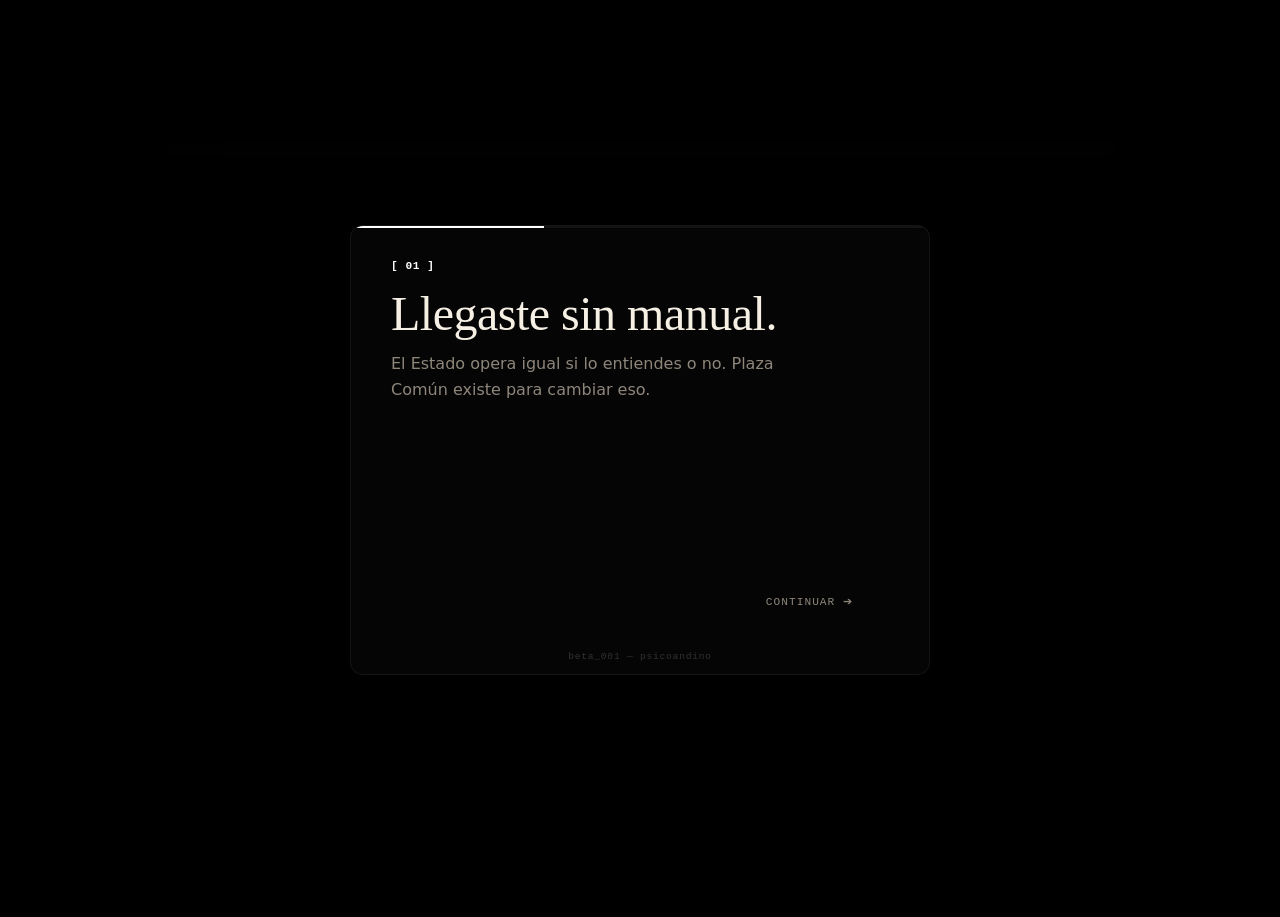
==== commit f998f79c: "Add files via upload" ====
--- a/index.html
+++ b/index.html
@@ -13,13 +13,63 @@
         <div class="shell header-layout">
             <a href="index.html" class="brand" aria-label="Plaza Común">
                 <span class="brand-mark" aria-hidden="true">
-                    <svg viewBox="0 0 24 24" fill="none" xmlns="http://www.w3.org/2000/svg">
-                        <rect x="3" y="3" width="18" height="18" rx="3"/>
-                        <path d="M7 9H17"/>
-                        <path d="M7 12H17"/>
-                        <path d="M8 12V16"/>
-                        <path d="M16 12V16"/>
-                    </svg>
+                <svg viewBox="0 0 24 24" xmlns="http://www.w3.org/2000/svg">
+
+                    <!-- Poste -->
+                    <path
+                        d="M6 4.5V19"
+                        fill="none"
+                        stroke="currentColor"
+                        stroke-width="1.8"
+                        stroke-linecap="round"
+                    />
+
+                    <!-- Luminaria -->
+                    <rect
+                        x="4"
+                        y="2"
+                        width="4"
+                        height="2"
+                        rx="1"
+                        fill="var(--acento)"
+                    />
+
+                    <!-- Respaldo banca -->
+                    <path
+                        d="M10.3 13.8H20.3"
+                        fill="none"
+                        stroke="currentColor"
+                        stroke-width="1.2"
+                        stroke-linecap="round"
+                    />
+
+                    <!-- Asiento banca -->
+                    <path
+                        d="M10.5 16H20"
+                        fill="none"
+                        stroke="currentColor"
+                        stroke-width="1.2"
+                        stroke-linecap="round"
+                    />
+
+                    <!-- Patas -->
+                    <path
+                        d="M12 16V19"
+                        fill="none"
+                        stroke="currentColor"
+                        stroke-width="1.2"
+                        stroke-linecap="round"
+                    />
+
+                    <path
+                        d="M18.5 16V19"
+                        fill="none"
+                        stroke="currentColor"
+                        stroke-width="1.2"
+                        stroke-linecap="round"
+                    />
+
+                </svg>
                 </span>
                 <span class="brand-copy">
                     <span class="brand-name">Plaza Común</span>
@@ -74,18 +124,18 @@
             </div>
             <div class="portal-content-wrapper">
                 <div class="portal-slide" data-slide="1">
-                    <p class="eyebrow">[ PASO 01 : PRINCIPIOS ]</p>
-                    <h2 class="portal-title">Soberanía Cognitiva</h2>
-                    <p class="portal-text">Este espacio opera bajo principios de autonomía. No registra tu identidad ni transfiere métricas a nodos centralizados.</p>
+                    <p class="eyebrow">[ 01 ]</p>
+                    <h2 class="portal-title">Llegaste sin manual.</h2>
+                    <p class="portal-text">El Estado opera igual si lo entiendes o no. Plaza Común existe para cambiar eso.</p>
                 </div>
                 <div class="portal-slide" data-slide="2">
-                    <p class="eyebrow">[ PASO 02 : SISTEMA ]</p>
-                    <h2 class="portal-title">Persistencia Local</h2>
-                    <p class="portal-text">Tus configuraciones se procesan exclusivamente en tu dispositivo. Eres dueño absoluto del estado de tu interfaz.</p>
+                    <p class="eyebrow">[ 02 ]</p>
+                    <h2 class="portal-title">Una luz pequeña.</h2>
+                    <p class="portal-text">No prometemos revelaciones. Solo claridad suficiente para moverse con menos ansiedad y más libertad.</p>
                 </div>
                 <div class="portal-slide" data-slide="3">
-                    <p class="eyebrow">[ PASO 03 : ENTORNO ]</p>
-                    <h2 class="portal-title">Tu espacio</h2>
+                    <p class="eyebrow">[ 03 ]</p>
+                    <h2 class="portal-title">Tu espacio.</h2>
                     <p class="portal-text">Define el color con que leerás la Plaza.</p>
                     <div class="portal-config-block">
                         <p class="config-label">Color de acento</p>
@@ -100,10 +150,13 @@
                     </div>
                 </div>
             </div>
+            <p class="portal-version">beta_001 — psicoandino</p>
             <div class="portal-navigation">
                 <button type="button" class="portal-nav-btn" id="prevStep" style="visibility:hidden;">← VOLVER</button>
-                <button type="button" class="portal-nav-btn" id="nextStep">CONTINUAR ➔</button>
-                <button type="button" class="portal-btn-execute" id="acceptManifesto" style="display:none;">ENTRAR A LA PLAZA ➔</button>
+                <div class="portal-action-stack">
+                    <button type="button" class="portal-nav-btn" id="nextStep">CONTINUAR ➔</button>
+                    <button type="button" class="portal-btn-execute" id="acceptManifesto">ENTRAR ➔</button>
+                </div>
             </div>
         </dialog>
 
--- a/assets/css/styles.css
+++ b/assets/css/styles.css
@@ -95,12 +95,9 @@
     
     /* CONTROL DE OPACIDAD ABSOLUTA: 
        Aumentamos a 0.95 (95% negro) para extinguir casi por completo el contenido trasero */
-    background: rgba(0, 0, 0, 0.100) !important; 
+    background: rgba(0, 0, 0, 0.950) !important; 
     
-    /* Difuminado de hardware */
-    backdrop-filter: blur(12px) !important; 
-    -webkit-backdrop-filter: blur(12px);
-    
+    /* Blur removido: la capa ya es opaca, el blur duplicado generaba una costura de renderizado GPU en el borde redondeado */
     z-index: 99998 !important; /* Se posiciona inmediatamente debajo del dialog (z-index: 100) */
 }
 
@@ -146,8 +143,8 @@
 }
 
 .brand-mark svg {
-    width: 32px;
-    height: 32px;
+    width: 48px;
+    height: 48px;
     display: block;
     stroke: var(--acento);
     stroke-width: 1.5px;
@@ -220,7 +217,7 @@
     font-weight: 700;
     letter-spacing: 0.05em;
     text-transform: uppercase;
-    margin-bottom: 12px;
+    margin-bottom: 6px;
 }
 
 .daily-briefing h1 {
@@ -633,7 +630,8 @@
 
     width: 90%;
     max-width: 580px;
-    height: 580px;
+    min-height: 420px;
+    height: auto;
     max-height: 90vh;
     
     overflow: hidden !important; /* SOLUClÓN: Capa de contención absoluta contra scrollbars */
@@ -647,6 +645,11 @@
 }
 
 /* Clausura del anillo de enfoque nativo del navegador (Focus Reset) */
+#portalGate:focus,
+#portalGate:focus-visible {
+    outline: none !important;
+}
+
 .portal-gate button:focus {
     outline: none !important;
     box-shadow: none !important;
@@ -677,7 +680,12 @@
     border: 2px solid transparent;
     cursor: pointer;
     padding: 0;
-    transition: transform 150ms ease, border-color 150ms ease, box-shadow 150ms ease;
+    transition: border-color 150ms ease, box-shadow 150ms ease;
+}
+
+/* El cambio a 'activo' es instantáneo: evita un frame residual visible al cambiar de slide a medio camino de una transición de escala */
+.portal-accent-group .accent-dot.is-active {
+    transition: border-color 150ms ease, box-shadow 150ms ease;
 }
 
 /* Feedback visual instantáneo cuando una opción es la activa en el sistema */
@@ -695,11 +703,21 @@
 }
 
 .portal-title {
-    font-size: 1.8rem;
+    font-size: clamp(2.2rem, 5vw, 3rem);
     font-family: var(--font-serif);
-    margin: 12px 0 12px 0;
+    margin: 12px 0 10px 0;
     letter-spacing: -0.5px;
-}
+    line-height: 1.1;
+}
+
+.portal-text {
+    font-size: 1rem;
+    color: var(--muted);
+    line-height: 1.65;
+    max-width: 420px;
+}
+
+
 
 .portal-body p {
     font-size: 0.9rem;
@@ -734,8 +752,8 @@
 .portal-btn-execute {
     background: var(--acento) !important;
     color: var(--acento-contrast) !important;
-    border: 1px solid var(--acento) !important;
-    padding: 10px 24px;
+    border: 12px solid var(--acento) !important;
+    padding: 40px 24px;
     font-family: var(--font-mono);
     font-size: 0.72rem;
     font-weight: 700;
@@ -744,18 +762,71 @@
     border-radius: 4px;
     
     /* Animación de feedback cinético al posar el cursor */
-    transition: transform 150ms ease, box-shadow 150ms ease;
+    transition: opacity 250ms ease, transform 150ms ease, box-shadow 150ms ease;
+
+    padding-bottom: 0;
+    padding-top: 0;
+    height: auto;
+    line-height: 1.5;
+
+    vertical-align: baseline;
+}
+
+/* ==========================================================================
+   SISTEMA DE BARRIDO CINEMÁTICO DIRECCIONAL BIFÁSICO
+   ========================================================================== */
+
+/* --- AVANCE (Paso 2 → Paso 3) --- */
+/* 1. CONTINUAR se borra hacia la derecha disolviéndose en el eje axial */
+dialog[data-current-step="3"][data-direction="forward"] #nextStep {
+    animation: barrerSalidaHaciaDerecha 220ms cubic-bezier(0.4, 0, 1, 1) forwards;
+}
+/* 2. ENTRAR emerge de derecha a izquierda tras una ventana de 120ms de vacío */
+dialog[data-current-step="3"][data-direction="forward"] #acceptManifesto {
+    animation: barrerEntradaDesdeDerecha 340ms cubic-bezier(0.16, 1, 0.3, 1) 120ms both;
+}
+
+/* --- RETROCESO ANALÓGICO (Paso 3 → Paso 2) --- */
+/* 1. ENTRAR se contrae y repliega hacia el extremo derecho */
+dialog[data-current-step="2"][data-direction="backward"] #acceptManifesto {
+    animation: barrerSalidaHaciaDerecha 220ms cubic-bezier(0.4, 0, 1, 1) forwards;
+    opacity: 1; /* Forzado de render dinámico durante la salida */
+}
+/* 2. CONTINUAR vuelve a florecer desde el eje axial hacia la izquierda */
+dialog[data-current-step="2"][data-direction="backward"] #nextStep {
+    animation: barrerEntradaDesdeDerecha 340ms cubic-bezier(0.16, 1, 0.3, 1) 120ms both;
+}
+
+/* --- MATRICES DE TRANSFORMACIÓN GEOMÉTRICA DE CLIP-PATH --- */
+@keyframes barrerSalidaHaciaDerecha {
+    0% {
+        clip-path: inset(0 0 0 0);
+        opacity: 1;
+    }
+    100% {
+        clip-path: inset(0 0 0 100%); /* Desplazamiento del umbral izquierdo al límite derecho */
+        opacity: 0;
+    }
+}
+
+@keyframes barrerEntradaDesdeDerecha {
+    0% {
+        clip-path: inset(0 0 0 100%);
+        opacity: 0;
+    }
+    100% {
+        clip-path: inset(0 0 0 0); /* Apertura absoluta del lienzo */
+        opacity: 1;
+    }
 }
 
 .portal-btn-execute:hover {
-    transform: translateY(-1px);
     box-shadow: 0 0 16px var(--acento); /* Brillo cuántico del color seleccionado */
 }
 
 .portal-btn-execute:active {
-    transform: translateY(1px);
-}
-
+    box-shadow: 0 0 10px var(--acento);
+}
 
 /* Adaptación responsiva básica */
 @media (max-width: 768px) {
@@ -783,6 +854,10 @@
 }
 
 /* TRATAMIENTO DE SLIDES */
+.portal-content-wrapper {
+    padding-bottom: 96px; /* Reserva espacio para nav absoluta ahora que el alto es fluido */
+}
+
 .portal-slide {
     display: none; /* Por defecto ocultos */
     animation: fadeIn 250ms ease forwards;
@@ -801,13 +876,53 @@
 /* CONTENEDOR DE BOTONES INFERIORES */
 .portal-navigation {
     position: absolute;
-    bottom: 32px;
+    bottom: 55px;
     left: 40px;
     right: 40px;
-    display: flex;
+    height: 32px;
+
+    /* Nueva arquitectura de alineación */
+    display: flex;
+    align-items: center; /* Centrado vertical */
     justify-content: space-between;
+
+}
+
+/* Pila Grid: ambos botones de avance comparten una sola celda */
+.portal-action-stack {
+    display: grid;
+    grid-template-areas: "stack";
     align-items: center;
-}
+    justify-items: end;
+    min-width: 140px; /* Ancho del botón sólido más grande, evita resize del clip-path */
+}
+
+#nextStep, #acceptManifesto {
+    grid-area: stack;
+    margin: 0 !important;
+    transition: transform 150ms ease, box-shadow 150ms ease;
+}
+
+/* Modificadores adaptativos para preservar tu feedback activo en el botón sólido */
+#acceptManifesto:hover {
+    box-shadow: 0 0 18px var(--acento) !important;
+}
+#acceptManifesto:active {
+    box-shadow: 0 0 10px var(--acento) !important;
+}
+
+/* --- ESTADOS NEUTROS BASE (Evitan filtraciones visuales previas) --- */
+dialog[data-current-step="1"] #acceptManifesto,
+dialog[data-current-step="2"] #acceptManifesto {
+    opacity: 0;
+    pointer-events: none;
+}
+
+dialog[data-current-step="3"] #nextStep {
+    opacity: 0;
+    pointer-events: none;
+}
+
 .portal-nav-btn {
     background: none;
     border: none;
@@ -818,6 +933,29 @@
     letter-spacing: 1px;
 }
 .portal-nav-btn:hover { color: var(--text); }
+#prevStep  { left: 0; line-height: 1}
+/* REMOCIÓN DE DIRECCIONAMIENTO INERTE (Flexbox ya maneja el empuje a la derecha) */
+#acceptManifesto {
+    right: 0; 
+}
+
+#nextStep {
+    padding-right: 36px; /* 24px padding + 12px border de #acceptManifesto: ancla la flecha a la misma coordenada */
+}
+
+.portal-version {
+    position: absolute;
+    bottom: 10px;
+    left: 0;
+    right: 0;
+    text-align: center;
+    font-family: var(--font-mono);
+    font-size: 0.6rem;
+    color: var(--muted);
+    opacity: 0.35;
+    letter-spacing: 0.08em;
+    pointer-events: none;
+}
 
 /* ==========================================================================
    INTERVENCIÓN DE DISEÑO: ARQUITECTURA GEOMÉTRICA DE LA SLIDE 3
@@ -1280,4 +1418,12 @@
 }
  
 :root[data-theme="light"] .nav-config { background: #E8E3DA; }
-:root[data-theme="light"] .sys-telemetry { background: #E8E3DA; }+:root[data-theme="light"] .sys-telemetry { background: #E8E3DA; }
+
+#nextStep, #acceptManifesto { 
+    line-height: 1;
+}
+
+.portal-gate .portal-accent-group .accent-dot.is-active {
+    box-shadow: none;
+}
